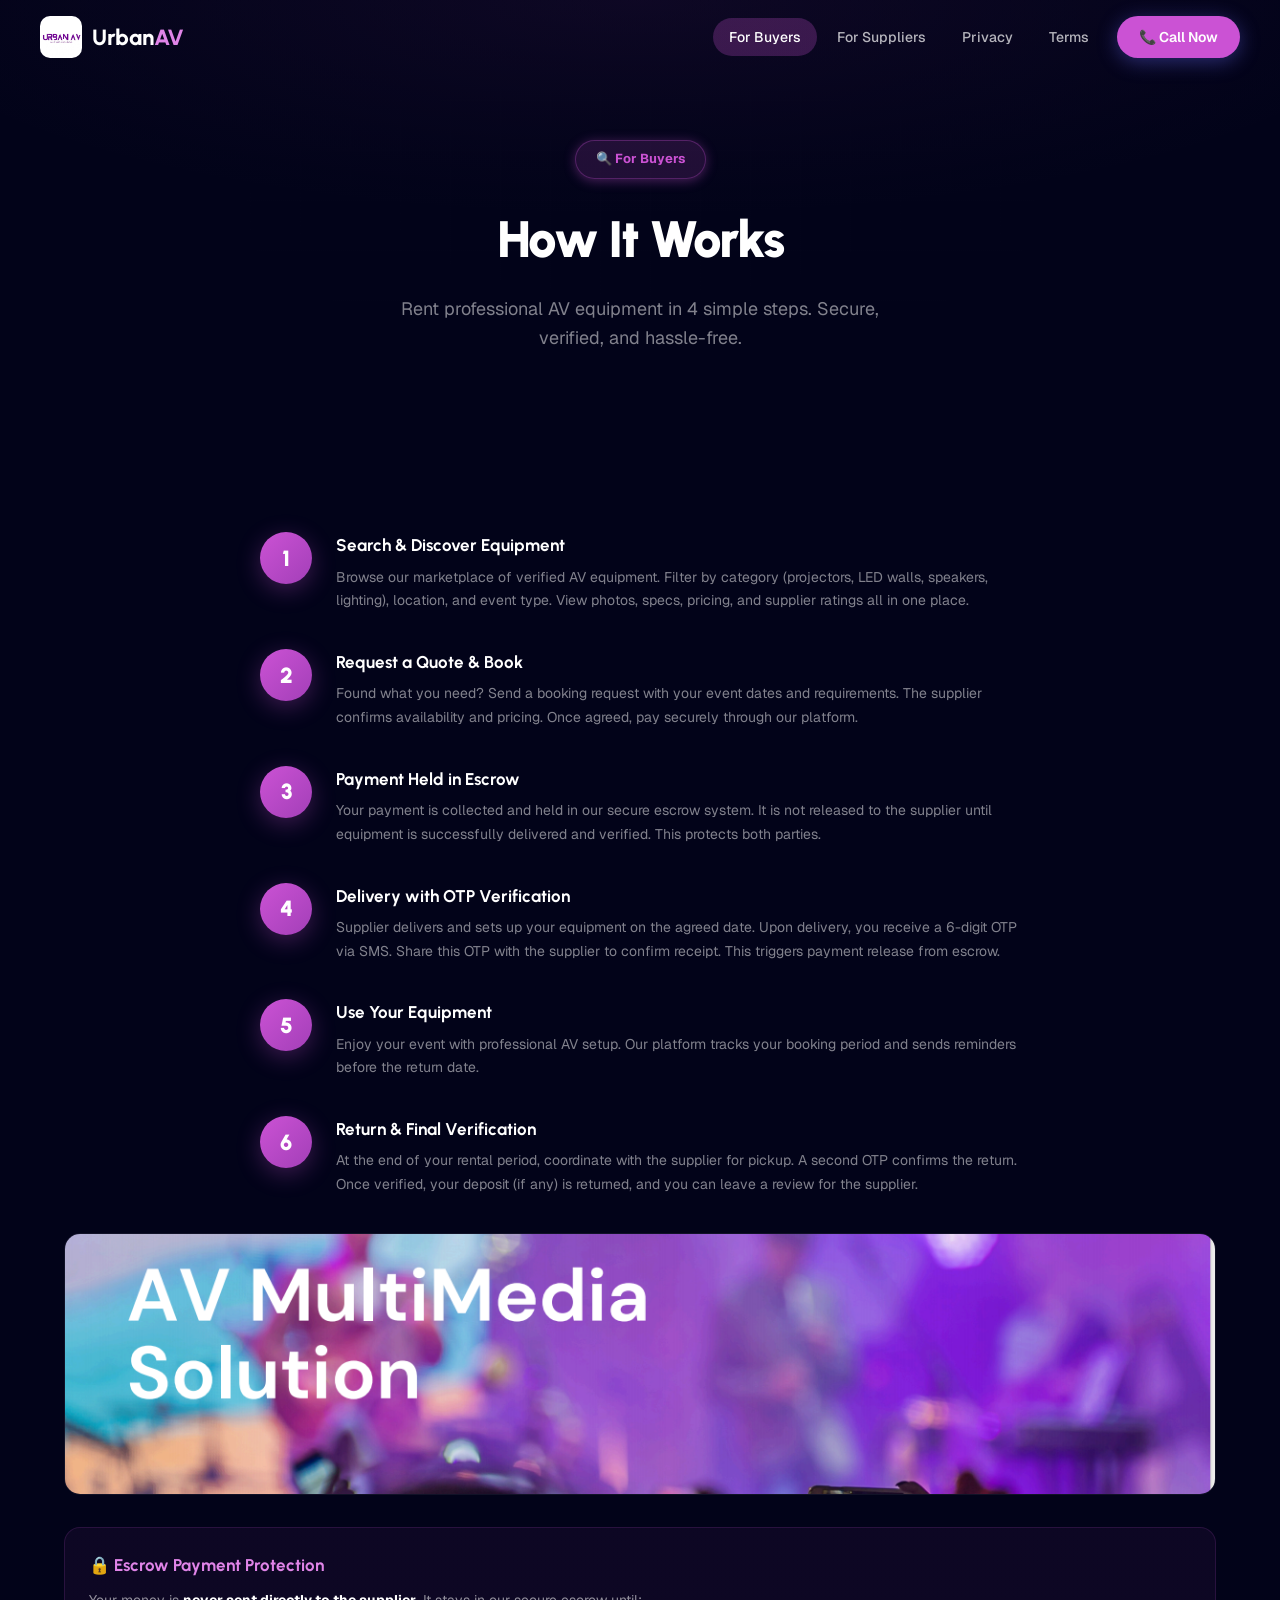
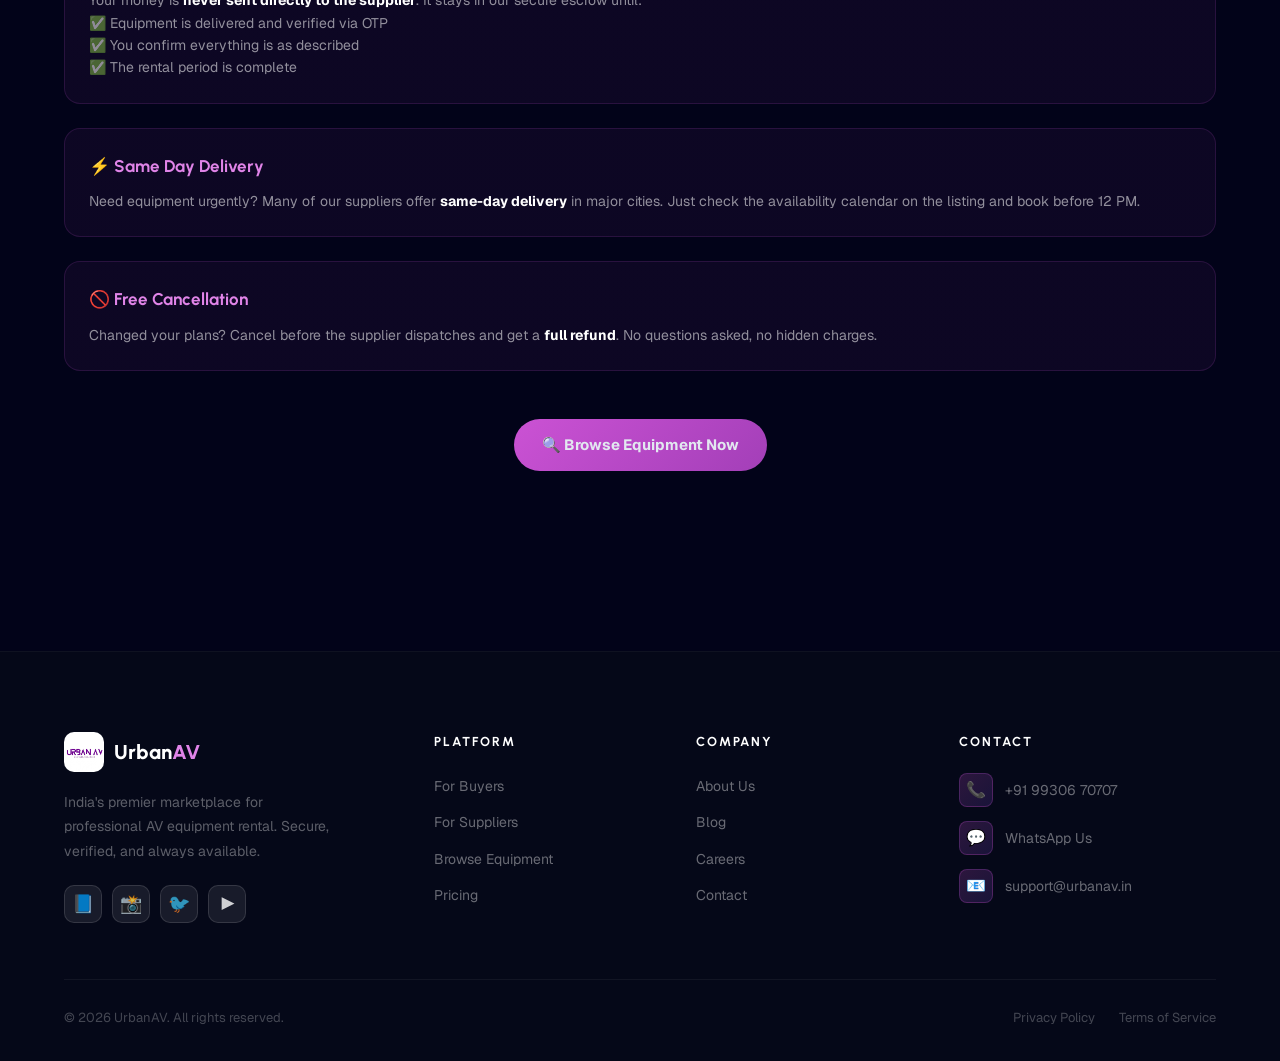
==== how-it-works-buyer.html @ 96397330 "first commit" ====
<!DOCTYPE html>
<html lang="en">
<head>
  <meta charset="UTF-8">
  <meta name="viewport" content="width=device-width, initial-scale=1.0">
  <title>How to Rent AV Equipment Online - Step by Step Guide | UrbanAV</title>
  <meta name="description" content="Learn how to rent AV equipment on UrbanAV in 6 simple steps. Browse projectors, LED walls, speakers. Secure escrow payment, OTP delivery verification, free cancellation.">
  <meta name="keywords" content="how to rent AV equipment, AV equipment rental process, rent projector online, LED wall rental steps, UrbanAV buyer guide, event equipment booking">
  <meta name="author" content="UrbanAV">
  <meta name="robots" content="index, follow">
  <link rel="canonical" href="https://urbanav.in/how-it-works-buyer.html">

  <!-- Favicon -->
  <link rel="icon" type="image/jpeg" href="urbanav-logo.jpg">
  <link rel="apple-touch-icon" href="urbanav-logo.jpg">

  <!-- Open Graph -->
  <meta property="og:type" content="article">
  <meta property="og:url" content="https://urbanav.in/how-it-works-buyer.html">
  <meta property="og:title" content="How to Rent AV Equipment Online - Step by Step Guide | UrbanAV">
  <meta property="og:description" content="Rent professional AV equipment in 6 simple steps. Secure escrow payment, OTP verification, same-day delivery available.">
  <meta property="og:image" content="https://urbanav.in/images/crowd.png">
  <meta property="og:site_name" content="UrbanAV">
  <meta property="og:locale" content="en_IN">

  <!-- Twitter Card -->
  <meta name="twitter:card" content="summary_large_image">
  <meta name="twitter:title" content="How to Rent AV Equipment Online | UrbanAV">
  <meta name="twitter:description" content="Rent professional AV equipment in 6 simple steps. Secure escrow, OTP verification.">
  <meta name="twitter:image" content="https://urbanav.in/images/crowd.png">

  <!-- Structured Data: FAQPage -->
  <script type="application/ld+json">
  {
    "@context": "https://schema.org",
    "@type": "FAQPage",
    "mainEntity": [
      {
        "@type": "Question",
        "name": "How do I rent AV equipment on UrbanAV?",
        "acceptedAnswer": {
          "@type": "Answer",
          "text": "Browse our marketplace, send a booking request with your event dates, pay securely through our escrow system, and the supplier delivers with OTP verification."
        }
      },
      {
        "@type": "Question",
        "name": "Is my payment safe on UrbanAV?",
        "acceptedAnswer": {
          "@type": "Answer",
          "text": "Yes. Your payment is held in secure escrow and only released to the supplier after you verify delivery via OTP. Your money is never sent directly to the supplier."
        }
      },
      {
        "@type": "Question",
        "name": "Can I cancel my AV equipment rental?",
        "acceptedAnswer": {
          "@type": "Answer",
          "text": "Yes, you can cancel before the supplier dispatches and get a full refund. No questions asked, no hidden charges."
        }
      },
      {
        "@type": "Question",
        "name": "Do you offer same-day delivery for AV equipment?",
        "acceptedAnswer": {
          "@type": "Answer",
          "text": "Yes, many of our suppliers offer same-day delivery in major cities. Check the availability calendar on the listing and book before 12 PM."
        }
      }
    ]
  }
  </script>

  <link rel="stylesheet" href="css/style.css">
</head>
<body>

<nav class="navbar" id="navbar">
  <div class="navbar-inner">
    <a href="/" class="logo">
      <img src="urbanav-logo.jpg" alt="UrbanAV" onerror="this.style.display='none'">
      <span class="logo-text">Urban<span>AV</span></span>
    </a>
    <div class="nav-links" id="navLinks">
      <a href="how-it-works-buyer.html" class="active">For Buyers</a>
      <a href="how-it-works-supplier.html">For Suppliers</a>
      <a href="privacy-policy-buyer.html">Privacy</a>
      <a href="terms-buyer.html">Terms</a>
      <a href="https://wa.me/919930670707" class="nav-cta">📞 Call Now</a>
    </div>
    <div class="menu-toggle" id="menuToggle" onclick="toggleMenu()">
      <span></span><span></span><span></span>
    </div>
  </div>
</nav>

<main>
<div class="info-page">
  <div class="page-header">
    <div class="page-header-grid"></div>
    <div class="container">
      <div class="section-badge">🔍 For Buyers</div>
      <h1>How It Works</h1>
      <p>Rent professional AV equipment in 4 simple steps. Secure, verified, and hassle-free.</p>
    </div>
  </div>

  <section class="section">
    <div class="container">
      <div class="steps-list">
        <div class="step-item">
          <div class="step-circle">1</div>
          <div>
            <h3>Search & Discover Equipment</h3>
            <p>Browse our marketplace of verified AV equipment. Filter by category (projectors, LED walls, speakers, lighting), location, and event type. View photos, specs, pricing, and supplier ratings all in one place.</p>
          </div>
        </div>
        <div class="step-item">
          <div class="step-circle">2</div>
          <div>
            <h3>Request a Quote & Book</h3>
            <p>Found what you need? Send a booking request with your event dates and requirements. The supplier confirms availability and pricing. Once agreed, pay securely through our platform.</p>
          </div>
        </div>
        <div class="step-item">
          <div class="step-circle">3</div>
          <div>
            <h3>Payment Held in Escrow</h3>
            <p>Your payment is collected and held in our secure escrow system. It is not released to the supplier until equipment is successfully delivered and verified. This protects both parties.</p>
          </div>
        </div>
        <div class="step-item">
          <div class="step-circle">4</div>
          <div>
            <h3>Delivery with OTP Verification</h3>
            <p>Supplier delivers and sets up your equipment on the agreed date. Upon delivery, you receive a 6-digit OTP via SMS. Share this OTP with the supplier to confirm receipt. This triggers payment release from escrow.</p>
          </div>
        </div>
        <div class="step-item">
          <div class="step-circle">5</div>
          <div>
            <h3>Use Your Equipment</h3>
            <p>Enjoy your event with professional AV setup. Our platform tracks your booking period and sends reminders before the return date.</p>
          </div>
        </div>
        <div class="step-item">
          <div class="step-circle">6</div>
          <div>
            <h3>Return & Final Verification</h3>
            <p>At the end of your rental period, coordinate with the supplier for pickup. A second OTP confirms the return. Once verified, your deposit (if any) is returned, and you can leave a review for the supplier.</p>
          </div>
        </div>
      </div>

      <div class="info-img">
        <img src="images/crowd.png" alt="AV Event Setup">
      </div>

      <div class="highlight-box">
        <h3>🔒 Escrow Payment Protection</h3>
        <p>Your money is <strong>never sent directly to the supplier</strong>. It stays in our secure escrow until:
        <br>✅ Equipment is delivered and verified via OTP
        <br>✅ You confirm everything is as described
        <br>✅ The rental period is complete</p>
      </div>

      <div class="highlight-box">
        <h3>⚡ Same Day Delivery</h3>
        <p>Need equipment urgently? Many of our suppliers offer <strong>same-day delivery</strong> in major cities. Just check the availability calendar on the listing and book before 12 PM.</p>
      </div>

      <div class="highlight-box">
        <h3>🚫 Free Cancellation</h3>
        <p>Changed your plans? Cancel before the supplier dispatches and get a <strong>full refund</strong>. No questions asked, no hidden charges.</p>
      </div>

      <div style="text-align:center; margin-top: 48px;">
        <a href="/" class="btn btn-primary">🔍 Browse Equipment Now</a>
      </div>
    </div>
  </section>
</div>
</main>


<footer class="footer">
  <div class="container">
    <div class="footer-grid">
      <div class="footer-brand">
        <a href="/" class="logo">
          <img src="urbanav-logo.jpg" alt="UrbanAV" onerror="this.style.display='none'">
          <span class="logo-text">Urban<span>AV</span></span>
        </a>
        <p>India's premier marketplace for professional AV equipment rental. Secure, verified, and always available.</p>
        <div class="footer-social">
          <a href="#">📘</a>
          <a href="#">📸</a>
          <a href="#">🐦</a>
          <a href="#">▶️</a>
        </div>
      </div>
      <div>
        <h4>Platform</h4>
        <ul>
          <li><a href="how-it-works-buyer.html">For Buyers</a></li>
          <li><a href="how-it-works-supplier.html">For Suppliers</a></li>
          <li><a href="#">Browse Equipment</a></li>
          <li><a href="#">Pricing</a></li>
        </ul>
      </div>
      <div>
        <h4>Company</h4>
        <ul>
          <li><a href="#">About Us</a></li>
          <li><a href="#">Blog</a></li>
          <li><a href="#">Careers</a></li>
          <li><a href="#">Contact</a></li>
        </ul>
      </div>
      <div>
        <h4>Contact</h4>
        <div class="footer-contact-item">
          <span class="ci-icon">📞</span>
          <a href="tel:+919930670707">+91 99306 70707</a>
        </div>
        <div class="footer-contact-item">
          <span class="ci-icon">💬</span>
          <a href="https://wa.me/919930670707">WhatsApp Us</a>
        </div>
        <div class="footer-contact-item">
          <span class="ci-icon">📧</span>
          <a href="mailto:support@urbanav.in">support@urbanav.in</a>
        </div>
      </div>
    </div>
   <div class="footer-bottom">
      <p>© 2026 UrbanAV. All rights reserved.</p>
      <div class="footer-bottom-links">
        <a href="privacy-policy-buyer.html">Privacy Policy</a>
        <a href="terms-buyer.html">Terms of Service</a>
      </div>
    </div> 
  </div>
</footer>
<script>
function toggleMenu() { document.getElementById('navLinks').classList.toggle('open'); }
window.addEventListener('scroll', () => { document.getElementById('navbar').classList.toggle('scrolled', window.scrollY > 50); });
</script>
</body>
</html>
---- css/style.css ----
/* UrbanAV - Modern Space Glass Design */
@import url('https://fonts.googleapis.com/css2?family=Geist:wght@300;400;500;600;700;800;900&display=swap');
@import url('https://fonts.googleapis.com/css2?family=Urbanist:ital,wght@0,300;0,400;0,500;0,600;0,700;0,800;0,900;1,400;1,500&display=swap');

:root {
  --primary: #CB52D4;
  --primary-dark: #A33FB8;
  --primary-light: #E084E8;
  --accent: #00E5FF;
  --dark: #020319;
  --dark-2: #0A0E27;
  --dark-3: #111432;
  --glass-bg: rgba(255,255,255,0.04);
  --glass-border: rgba(255,255,255,0.08);
  --glass-highlight: rgba(255,255,255,0.12);
  --text: #E2E8F0;
  --text-muted: #94A3B8;
  --text-dim: #64748B;
}

* { margin: 0; padding: 0; box-sizing: border-box; }
html { scroll-behavior: smooth; }

body {
  font-family: 'Geist', -apple-system, BlinkMacSystemFont, sans-serif;
  color: var(--text);
  background: var(--dark);
  line-height: 1.6;
  -webkit-font-smoothing: antialiased;
  overflow-x: hidden;
}

a { color: inherit; text-decoration: none; }
h1, h2, h3, h4 { font-family: 'Urbanist', sans-serif; font-weight: 700; }

.container { max-width: 1200px; margin: 0 auto; padding: 0 24px; }

/* ===== GLASS UTILITIES ===== */
.glass {
  background: var(--glass-bg);
  backdrop-filter: blur(20px);
  -webkit-backdrop-filter: blur(20px);
  border: 1px solid var(--glass-border);
}
.glass-card {
  background: rgba(255,255,255,0.05);
  backdrop-filter: blur(16px);
  -webkit-backdrop-filter: blur(16px);
  border: 1px solid rgba(255,255,255,0.08);
  border-radius: 20px;
  transition: all 0.3s;
}
.glass-card:hover {
  border-color: rgba(203,82,212,0.3);
  box-shadow: 0 0 40px rgba(203,82,212,0.08);
  transform: translateY(-4px);
}
.glass-light {
  background: rgba(255,255,255,0.06);
  border: 1px solid rgba(255,255,255,0.1);
}

/* ===== NAVBAR ===== */
.navbar {
  position: fixed;
  top: 0;
  left: 0;
  right: 0;
  z-index: 1000;
  padding: 0 24px;
  transition: all 0.3s;
}
.navbar.scrolled {
  background: rgba(2,3,25,0.85);
  backdrop-filter: blur(20px);
  -webkit-backdrop-filter: blur(20px);
  border-bottom: 1px solid rgba(255,255,255,0.05);
}
.navbar-inner {
  display: flex;
  align-items: center;
  justify-content: space-between;
  max-width: 1200px;
  margin: 0 auto;
  padding: 16px 0;
  gap: 24px;
}
.navbar .logo {
  display: flex;
  align-items: center;
  gap: 10px;
  flex-shrink: 0;
}
.navbar .logo img {
  height: 42px;
  width: auto;
  border-radius: 10px;
}
.navbar .logo-text {
  font-family: 'Urbanist', sans-serif;
  font-size: 22px;
  font-weight: 800;
  color: #fff;
  letter-spacing: -0.3px;
}
.navbar .logo-text span { color: var(--primary-light); }

.nav-links {
  display: flex;
  align-items: center;
  gap: 4px;
}
.nav-links a {
  color: rgba(255,255,255,0.7);
  font-size: 14px;
  font-weight: 500;
  padding: 8px 16px;
  border-radius: 50px;
  transition: all 0.25s;
  white-space: nowrap;
}
.nav-links a:hover {
  color: #fff;
  background: rgba(255,255,255,0.08);
}
.nav-links .active {
  color: #fff;
  background: linear-gradient(135deg, rgba(203,82,212,0.25), rgba(203,82,212,0.25));
}
.nav-cta {
  background: var(--primary) !important;
  color: #fff !important;
  font-weight: 600 !important;
  padding: 10px 22px !important;
  border-radius: 50px !important;
  box-shadow: 0 4px 20px rgba(99,102,241,0.4);
  margin-left: 8px;
}
.nav-cta:hover {
  background: var(--primary-dark) !important;
  box-shadow: 0 6px 28px rgba(99,102,241,0.5) !important;
  transform: translateY(-1px);
}

.menu-toggle {
  display: none;
  flex-direction: column;
  gap: 5px;
  cursor: pointer;
  padding: 8px;
}
.menu-toggle span {
  width: 22px;
  height: 2px;
  background: #fff;
  border-radius: 2px;
  transition: all 0.3s;
}

/* ===== HERO ===== */
.hero {
  min-height: 100vh;
  background: var(--dark);
  position: relative;
  display: flex;
  align-items: center;
  overflow: hidden;
  padding-top: 80px;
}
.hero-bg {
  position: absolute;
  inset: 0;
  background:
    radial-gradient(ellipse 80% 50% at 50% -20%, rgba(203,82,212,0.15), transparent),
    radial-gradient(ellipse 60% 40% at 80% 60%, rgba(34,211,238,0.06), transparent);
}
.hero-grid {
  position: absolute;
  inset: 0;
  background-image:
    linear-gradient(rgba(255,255,255,0.02) 1px, transparent 1px),
    linear-gradient(90deg, rgba(255,255,255,0.02) 1px, transparent 1px);
  background-size: 60px 60px;
  mask-image: radial-gradient(ellipse at center, black 0%, transparent 70%);
}
.hero-content {
  position: relative;
  z-index: 2;
  width: 100%;
}
.hero .container {
  display: grid;
  grid-template-columns: 1.1fr 1fr;
  gap: 60px;
  align-items: center;
  padding-top: 40px;
  padding-bottom: 60px;
}

/* Hero Badge */
.hero-badge {
  display: inline-flex;
  align-items: center;
  gap: 8px;
  padding: 8px 8px 8px 18px;
  background: linear-gradient(135deg, rgba(203,82,212,0.12), rgba(139,92,246,0.12));
  border: 1px solid rgba(203,82,212,0.2);
  border-radius: 50px;
  font-size: 13px;
  font-weight: 600;
  color: rgba(255,255,255,0.8);
  margin-bottom: 24px;
}
.hero-badge-btn {
  background: linear-gradient(135deg, #CB52D4, #8B5CF6);
  color: #fff !important;
  padding: 6px 14px;
  border-radius: 6px;
  font-size: 11px !important;
  font-weight: 700;
  letter-spacing: 0.5px;
  box-shadow: 0 2px 10px rgba(203,82,212,0.4);
}

/* Hero Text */
.hero h1 {
  font-family: 'Urbanist', sans-serif;
  font-size: clamp(40px, 5vw, 64px);
  font-weight: 900;
  line-height: 1.05;
  letter-spacing: -2px;
  color: #fff;
  margin-bottom: 20px;
}
.hero h1 .gradient-text {
  background: linear-gradient(135deg, var(--primary-light), var(--accent));
  -webkit-background-clip: text;
  -webkit-text-fill-color: transparent;
  background-clip: text;
}
.hero-subtitle {
  font-size: 17px;
  color: rgba(255,255,255,0.6);
  line-height: 1.75;
  margin-bottom: 36px;
  max-width: 500px;
}
.hero-btns {
  display: flex;
  gap: 12px;
  flex-wrap: wrap;
  margin-bottom: 48px;
}
.hero-stats {
  display: flex;
  gap: 40px;
  padding-top: 32px;
  border-top: 1px solid rgba(255,255,255,0.06);
  flex-wrap: wrap;
}
.hero-stat-num {
  font-size: 30px;
  font-weight: 900;
  font-family: 'Urbanist', sans-serif;
  color: #fff;
  line-height: 1;
  margin-bottom: 4px;
}
.hero-stat-num .accent {
  background: linear-gradient(135deg, var(--primary-light), var(--accent));
  -webkit-background-clip: text;
  -webkit-text-fill-color: transparent;
  background-clip: text;
}
.hero-stat-label {
  font-size: 12px;
  color: rgba(255,255,255,0.4);
  text-transform: uppercase;
  letter-spacing: 1.5px;
  font-weight: 600;
}

/* Hero Visual - Showcase Layout */
.hero-visual { position: relative; }
.hero-showcase {
  display: flex;
  flex-direction: column;
  gap: 14px;
}
.hero-main-img {
  position: relative;
  border-radius: 20px;
  overflow: hidden;
  border: 1px solid rgba(255,255,255,0.08);
  background: rgba(255,255,255,0.04);
}
.hero-main-img img {
  width: 100%;
  height: 300px;
  object-fit: cover;
  display: block;
}
.hero-main-overlay {
  position: absolute;
  top: 14px;
  left: 14px;
}
.hero-img-tag {
  background: linear-gradient(135deg, #CB52D4, #8B5CF6);
  color: #fff;
  padding: 6px 14px;
  border-radius: 8px;
  font-size: 12px;
  font-weight: 700;
  box-shadow: 0 4px 16px rgba(203,82,212,0.4);
}
.hero-img-grid {
  display: grid;
  grid-template-columns: repeat(4, 1fr);
  gap: 10px;
}
.hero-small-imgs {
  display: grid;
  grid-template-columns: 1fr 1fr;
  gap: 14px;
}
.hero-small-img {
  border-radius: 16px;
  overflow: hidden;
  border: 1px solid rgba(255,255,255,0.08);
  background: rgba(255,255,255,0.04);
  transition: all 0.3s;
}
.hero-small-img:hover {
  transform: translateY(-4px);
  border-color: rgba(203,82,212,0.3);
  box-shadow: 0 8px 24px rgba(203,82,212,0.15);
}
.hero-small-img img {
  width: 100%;
  height: 180px;
  object-fit: cover;
  display: block;
}
.hero-img-small {
  border-radius: 12px;
  overflow: hidden;
  border: 1px solid rgba(255,255,255,0.08);
  background: rgba(255,255,255,0.04);
  aspect-ratio: 1;
  transition: all 0.3s;
}
.hero-img-small:hover {
  transform: scale(1.05);
  border-color: rgba(203,82,212,0.3);
}
.hero-img-small img {
  width: 100%;
  height: 100%;
  object-fit: cover;
}

/* Floating Cards */
.float-card {
  position: absolute;
  background: rgba(10,14,39,0.95);
  backdrop-filter: blur(20px);
  -webkit-backdrop-filter: blur(20px);
  border: 1px solid rgba(255,255,255,0.1);
  border-radius: 14px;
  padding: 12px 16px;
  display: flex;
  align-items: center;
  gap: 12px;
  box-shadow: 0 8px 32px rgba(0,0,0,0.4);
  animation: floatUp 4s ease-in-out infinite;
  z-index: 5;
}
.float-card-1 { top: -12px; right: -16px; animation-delay: 0s; }
.float-card-2 { bottom: 32px; left: -20px; animation-delay: 1.5s; }
@keyframes floatUp {
  0%, 100% { transform: translateY(0); }
  50% { transform: translateY(-8px); }
}
.float-icon {
  width: 40px; height: 40px;
  border-radius: 10px;
  display: flex;
  align-items: center;
  justify-content: center;
  font-size: 18px;
  flex-shrink: 0;
}
.float-icon.green { background: linear-gradient(135deg, #10B981, #059669); box-shadow: 0 4px 16px rgba(16,185,129,0.4); }
.float-icon.cyan { background: linear-gradient(135deg, #22D3EE, #06B6D4); box-shadow: 0 4px 16px rgba(34,211,238,0.4); }
.float-text strong { display: block; font-size: 14px; font-weight: 700; color: #fff; }
.float-text span { font-size: 12px; color: rgba(255,255,255,0.45); }

/* ===== BUTTONS ===== */
.btn {
  display: inline-flex;
  align-items: center;
  gap: 8px;
  padding: 14px 28px;
  border-radius: 50px;
  font-weight: 700;
  font-size: 15px;
  cursor: pointer;
  border: none;
  transition: all 0.3s;
  text-decoration: none;
  white-space: nowrap;
}
.btn:hover { transform: translateY(-2px); }
.btn-primary {
  background: linear-gradient(135deg, var(--primary), var(--primary-dark));
}
.btn-primary:hover { box-shadow: 0 8px 30px rgba(203,82,212,0.45); }
.btn-white {
  background: rgba(255,255,255,0.1);
  color: #fff;
  border: 1px solid rgba(255,255,255,0.15);
}
.btn-white:hover { background: rgba(255,255,255,0.15); }
.btn-outline {
  background: transparent;
  color: rgba(255,255,255,0.7);
  border: 1px solid rgba(255,255,255,0.15);
}
.btn-outline:hover { color: #fff; border-color: rgba(255,255,255,0.3); background: rgba(255,255,255,0.05); }

/* ===== SERVICES BAR ===== */
.services-bar {
  background: rgba(255,255,255,0.02);
  border-top: 1px solid rgba(255,255,255,0.04);
  border-bottom: 1px solid rgba(255,255,255,0.04);
  padding: 14px 0;
}
.services-bar-inner {
  display: flex;
  align-items: center;
  justify-content: center;
  flex-wrap: wrap;
  gap: 8px;
}
.services-bar-item {
  display: flex;
  align-items: center;
  gap: 8px;
  padding: 7px 16px;
  border-radius: 50px;
  font-size: 13px;
  font-weight: 500;
  color: rgba(255,255,255,0.6);
  background: rgba(255,255,255,0.04);
  border: 1px solid rgba(255,255,255,0.06);
  transition: all 0.25s;
  white-space: nowrap;
}
.services-bar-item:hover {
  background: linear-gradient(135deg, rgba(203,82,212,0.15), rgba(203,82,212,0.15));
  border-color: rgba(203,82,212,0.25);
  color: var(--primary-light);
}
.services-bar-sep {
  width: 4px; height: 4px;
  background: rgba(255,255,255,0.15);
  border-radius: 50%;
}

/* ===== SECTION COMMON ===== */
.section { padding: 100px 0; }
.section-alt { background: rgba(255,255,255,0.02); }
.section-dark { background: var(--dark); }

.section-badge {
  display: inline-flex;
  align-items: center;
  gap: 8px;
  font-size: 13px;
  font-weight: 700;
  padding: 8px 20px;
  border-radius: 50px;
  background: rgba(203,82,212,0.15);
  border: 1px solid rgba(203,82,212,0.3);
  color: #CB52D4;
  box-shadow: 0 2px 12px rgba(203,82,212,0.35);
  margin-bottom: 20px;
}

.section-title {
  font-family: 'Urbanist', sans-serif;
  font-size: clamp(30px, 4vw, 48px);
  font-weight: 900;
  letter-spacing: -1.5px;
  line-height: 1.1;
  color: #fff;
  margin-bottom: 16px;
}
.section-subtitle {
  font-size: 17px;
  color: rgba(255,255,255,0.5);
  max-width: 560px;
  margin: 0 auto 56px;
  line-height: 1.75;
}
.section-title-dark { color: var(--dark); }
.section-subtitle-dark { color: var(--text-muted); }

/* ===== EQUIPMENT GRID ===== */
.equip-grid {
  display: grid;
  grid-template-columns: repeat(3, 1fr);
  gap: 24px;
}
.equip-card {
  background: linear-gradient(135deg, rgba(203,82,212,0.08), rgba(139,92,246,0.08));
  border: 1px solid rgba(203,82,212,0.1);
  border-radius: 20px;
  overflow: hidden;
  transition: all 0.35s;
  position: relative;
}
.equip-card::before {
  content: '';
  position: absolute;
  top: 0; left: 0; right: 0;
  height: 3px;
  background: linear-gradient(90deg, var(--primary), var(--accent));
  opacity: 0;
  transition: opacity 0.3s;
}
.equip-card:hover {
  transform: translateY(-8px);
  background: rgba(255,255,255,0.06);
  border-color: rgba(203,82,212,0.2);
  box-shadow: 0 20px 50px rgba(203,82,212,0.1);
}
.equip-card:hover::before { opacity: 1; }
.equip-img {
  height: 200px;
  display: flex;
  align-items: center;
  justify-content: center;
  padding: 20px;
  background: rgba(255,255,255,0.02);
  position: relative;
  overflow: hidden;
}
.equip-img img {
  width: 100%;
  height: 100%;
  object-fit: contain;
  transition: transform 0.4s;
}
.equip-card:hover .equip-img img { transform: scale(1.08); }
.equip-body { padding: 20px 22px 24px; }
.equip-body h3 {
  font-family: 'Urbanist', sans-serif;
  font-size: 16px;
  font-weight: 700;
  color: #fff;
  margin-bottom: 6px;
}
.equip-body p {
  font-size: 13px;
  color: rgba(255,255,255,0.4);
  margin-bottom: 14px;
}
.equip-tags { display: flex; gap: 6px; flex-wrap: wrap; }
.equip-tag {
  background: linear-gradient(135deg, rgba(203,82,212,0.1), rgba(203,82,212,0.1));
  border: 1px solid rgba(203,82,212,0.2);
  color: var(--primary-light);
  padding: 4px 12px;
  border-radius: 50px;
  font-size: 11px;
  font-weight: 600;
}

/* ===== FEATURES ===== */
.feat-grid {
  display: grid;
  grid-template-columns: repeat(3, 1fr);
  gap: 24px;
}
.feat-card {
  background: linear-gradient(135deg, rgba(203,82,212,0.12), rgba(139,92,246,0.12));
  border: 1px solid rgba(203,82,212,0.2);
  border-radius: 14px;
  padding: 28px 24px;
  transition: all 0.35s;
  position: relative;
}
.feat-card::after {
  content: '';
  position: absolute;
  top: 0; left: 0; right: 0;
  height: 2px;
  background: linear-gradient(90deg, var(--primary), var(--accent));
  opacity: 0;
  transition: opacity 0.3s;
}
.feat-card:hover {
  transform: translateY(-6px);
  background: rgba(255,255,255,0.06);
  box-shadow: 0 20px 50px rgba(0,0,0,0.3);
  border-color: rgba(203,82,212,0.2);
}
.feat-card:hover::after { opacity: 1; }
.feat-icon {
  width: 52px; height: 52px;
  border-radius: 14px;
  background: linear-gradient(135deg, rgba(203,82,212,0.1), rgba(203,82,212,0.1));
  border: 1px solid rgba(203,82,212,0.15);
  display: flex;
  align-items: center;
  justify-content: center;
  font-size: 24px;
  margin-bottom: 20px;
}
.feat-card h3 {
  font-family: 'Urbanist', sans-serif;
  font-size: 18px;
  font-weight: 800;
  color: #fff;
  margin-bottom: 10px;
}
.feat-card p {
  font-size: 14px;
  color: rgba(255,255,255,0.45);
  line-height: 1.75;
}

/* ===== HOW IT WORKS ===== */
.how-grid {
  display: grid;
  grid-template-columns: repeat(4, 1fr);
  gap: 24px;
  position: relative;
}
.how-grid::before {
  content: '';
  position: absolute;
  top: 36px;
  left: 15%;
  right: 15%;
  height: 2px;
  background: linear-gradient(90deg, var(--primary), var(--primary-light), var(--accent));
  opacity: 0.2;
}
.how-step-card { text-align: center; position: relative; z-index: 1; }
.how-step-num {
  width: 72px;
  height: 72px;
  border-radius: 50%;
  background: linear-gradient(135deg, var(--primary), var(--primary-dark));
  color: #fff;
  display: flex;
  align-items: center;
  justify-content: center;
  font-family: 'Urbanist', sans-serif;
  font-size: 26px;
  font-weight: 900;
  margin: 0 auto 20px;
  box-shadow: 0 8px 28px rgba(203,82,212,0.35);
  border: 2px solid rgba(255,255,255,0.1);
  position: relative;
}
.how-step-num::after {
  content: '';
  position: absolute;
  inset: -5px;
  border-radius: 50%;
  border: 1px dashed rgba(203,82,212,0.3);
  animation: spinSlow 20s linear infinite;
}
@keyframes spinSlow { to { transform: rotate(360deg); } }
.how-step-card h3 {
  font-family: 'Urbanist', sans-serif;
  font-size: 15px;
  font-weight: 700;
  color: #fff;
  margin-bottom: 8px;
}
.how-step-card p { font-size: 13px; color: rgba(255,255,255,0.4); line-height: 1.6; }

/* ===== AREAS ===== */
.areas-grid {
  display: flex;
  flex-wrap: wrap;
  justify-content: center;
  gap: 12px;
  max-width: 800px;
  margin: 0 auto;
}
.area-pill {
  background: linear-gradient(135deg, rgba(203,82,212,0.06), rgba(203,82,212,0.06));
  border: 1px solid rgba(203,82,212,0.12);
  border-radius: 50px;
  padding: 12px 24px;
  font-size: 14px;
  font-weight: 600;
  color: rgba(255,255,255,0.6);
  transition: all 0.25s;
}
.area-pill:hover {
  background: linear-gradient(135deg, rgba(203,82,212,0.2), rgba(203,82,212,0.2));
  border-color: rgba(203,82,212,0.35);
  color: var(--primary-light);
  transform: translateY(-2px);
}

/* ===== CTA ===== */
.cta-section {
  padding: 100px 0;
  background: linear-gradient(180deg, var(--dark) 0%, #0A0E27 100%);
  text-align: center;
  position: relative;
  overflow: hidden;
}
.cta-glow {
  position: absolute;
  top: 50%;
  left: 50%;
  transform: translate(-50%, -50%);
  width: 600px;
  height: 400px;
  background: radial-gradient(ellipse, rgba(203,82,212,0.1), transparent 70%);
  pointer-events: none;
}
.cta-section h2 {
  font-family: 'Urbanist', sans-serif;
  font-size: clamp(32px, 4.5vw, 50px);
  font-weight: 900;
  letter-spacing: -1.5px;
  color: #fff;
  margin-bottom: 14px;
  line-height: 1.1;
}
.cta-section p {
  font-size: 18px;
  color: rgba(255,255,255,0.5);
  margin-bottom: 36px;
  max-width: 480px;
  margin-left: auto;
  margin-right: auto;
}
.cta-section .btn-group { display: flex; gap: 12px; justify-content: center; flex-wrap: wrap; }

/* ===== FOOTER ===== */
.footer {
  background: #050818;
  color: rgba(255,255,255,0.5);
  padding: 80px 0 32px;
  border-top: 1px solid rgba(255,255,255,0.04);
}
.footer-grid {
  display: grid;
  grid-template-columns: 1.5fr 1fr 1fr 1.2fr;
  gap: 48px;
  margin-bottom: 56px;
}
.footer-brand .logo {
  display: flex;
  align-items: center;
  gap: 10px;
  margin-bottom: 18px;
}
.footer-brand .logo img { height: 40px; border-radius: 10px; }
.footer-brand .logo-text {
  font-family: 'Urbanist', sans-serif;
  font-size: 20px;
  font-weight: 800;
  color: #fff;
}
.footer-brand .logo-text span { color: var(--primary-light); }
.footer-brand p {
  font-size: 14px;
  line-height: 1.75;
  color: rgba(255,255,255,0.35);
  max-width: 280px;
  margin-bottom: 22px;
}
.footer-social { display: flex; gap: 10px; }
.footer-social a {
  width: 38px; height: 38px;
  background: rgba(255,255,255,0.08);
  border: 1px solid rgba(255,255,255,0.12);
  border-radius: 10px;
  display: flex;
  align-items: center;
  justify-content: center;
  font-size: 18px;
  color: rgba(255,255,255,0.8);
  text-decoration: none;
  transition: all 0.25s;
}
.footer-social a:hover {
  background: var(--primary);
  border-color: var(--primary);
  color: #fff;
  transform: translateY(-2px);
}
.footer h4 {
  font-family: 'Urbanist', sans-serif;
  color: #fff;
  font-size: 13px;
  font-weight: 700;
  text-transform: uppercase;
  letter-spacing: 2px;
  margin-bottom: 20px;
}
.footer ul { list-style: none; }
.footer ul li { margin-bottom: 11px; }
.footer ul a { color: rgba(255,255,255,0.4); font-size: 14px; transition: color 0.2s; }
.footer ul a:hover { color: var(--primary-light); }
.footer-contact-item {
  display: flex;
  align-items: center;
  gap: 12px;
  margin-bottom: 14px;
  font-size: 14px;
  color: rgba(255,255,255,0.4);
}
.footer-contact-item .ci-icon {
  width: 34px; height: 34px;
  min-width: 34px;
  background: linear-gradient(135deg, rgba(203,82,212,0.2), rgba(139,92,246,0.15));
  border: 1px solid rgba(203,82,212,0.25);
  border-radius: 8px;
  display: flex;
  align-items: center;
  justify-content: center;
  font-size: 16px;
  color: #CB52D4;
}
.footer-contact-item a { color: rgba(255,255,255,0.4); }
.footer-contact-item a:hover { color: var(--primary-light); }
.footer-bottom {
  border-top: 1px solid rgba(255,255,255,0.05);
  padding-top: 28px;
  display: flex;
  align-items: center;
  justify-content: space-between;
  flex-wrap: wrap;
  gap: 16px;
}
.footer-bottom p { font-size: 13px; color: rgba(255,255,255,0.25); }
.footer-bottom-links { display: flex; gap: 24px; align-items: center; }
.footer-bottom-links a { font-size: 13px; color: rgba(255,255,255,0.25); }
.footer-bottom-links a:hover { color: var(--primary-light); }
.footer-bottom-actions {
  display: flex;
  align-items: center;
  gap: 6px;
  margin-right: 20px;
}
.footer-bottom-actions a {
  width: 32px; height: 32px;
  background: rgba(203,82,212,0.15);
  border: 1px solid rgba(203,82,212,0.25);
  border-radius: 8px;
  display: flex;
  align-items: center;
  justify-content: center;
  font-size: 15px;
  color: #CB52D4;
  text-decoration: none;
  transition: all 0.25s;
}
.footer-bottom-actions a:hover {
  background: var(--primary);
  color: #fff;
  border-color: var(--primary);
  transform: translateY(-2px);
}

/* ===== INFO / LEGAL PAGES ===== */
.info-page { padding: 0 0 80px; }
.page-header {
  padding: 140px 0 80px;
  background: var(--dark);
  text-align: center;
  position: relative;
  overflow: hidden;
}
.page-header::before {
  content: '';
  position: absolute;
  inset: 0;
  background:
    radial-gradient(ellipse 60% 50% at 50% 0%, rgba(203,82,212,0.12), transparent);
}
.page-header-grid {
  position: absolute;
  inset: 0;
  background-image:
    linear-gradient(rgba(255,255,255,0.015) 1px, transparent 1px),
    linear-gradient(90deg, rgba(255,255,255,0.015) 1px, transparent 1px);
  background-size: 50px 50px;
  mask-image: radial-gradient(ellipse at center, black 0%, transparent 70%);
}
/* Background image overlay for page headers */
.page-header-bg {
  position: absolute;
  inset: 0;
  background-size: cover;
  background-position: center;
  opacity: 0.25;
  z-index: 0;
}
.page-header::after {
  content: '';
  position: absolute;
  inset: 0;
  background: linear-gradient(180deg, rgba(2,3,25,0.5) 0%, rgba(2,3,25,0.7) 50%, var(--dark) 100%);
  z-index: 0;
}
.page-header .container { position: relative; z-index: 1; }
.page-header h1 {
  font-family: 'Urbanist', sans-serif;
  font-size: clamp(32px, 4vw, 52px);
  font-weight: 900;
  letter-spacing: -1.5px;
  color: #fff;
  margin-bottom: 14px;
}
.page-header p {
  color: rgba(255,255,255,0.5);
  font-size: 18px;
  max-width: 520px;
  margin: 0 auto;
}

.steps-list { max-width: 760px; margin: 0 auto; }
.step-item {
  display: flex;
  gap: 24px;
  margin-bottom: 36px;
  align-items: flex-start;
}
.step-circle {
  width: 52px; height: 52px;
  min-width: 52px;
  border-radius: 50%;
  background: linear-gradient(135deg, var(--primary), var(--primary-dark));
  color: #fff;
  display: flex;
  align-items: center;
  justify-content: center;
  font-family: 'Urbanist', sans-serif;
  font-weight: 900;
  font-size: 22px;
  box-shadow: 0 6px 24px rgba(203,82,212,0.3);
}
.step-item h3 {
  font-family: 'Urbanist', sans-serif;
  font-size: 17px;
  font-weight: 700;
  color: #fff;
  margin-bottom: 6px;
}
.step-item p { color: rgba(255,255,255,0.5); font-size: 14px; line-height: 1.7; }

.highlight-box {
  background: linear-gradient(135deg, rgba(203,82,212,0.06), rgba(203,82,212,0.06));
  border: 1px solid rgba(203,82,212,0.15);
  border-radius: 16px;
  padding: 24px;
  margin: 24px 0;
}
.highlight-box h3 {
  color: var(--primary-light);
  font-family: 'Urbanist', sans-serif;
  font-size: 17px;
  font-weight: 700;
  margin-bottom: 10px;
}
.highlight-box p { color: rgba(255,255,255,0.55); font-size: 14px; }
.highlight-box p strong { color: #fff; }

.info-img {
  width: 100%;
  border-radius: 16px;
  overflow: hidden;
  margin: 32px 0;
  border: 1px solid rgba(255,255,255,0.06);
}
.info-img img {
  width: 100%;
  height: 260px;
  object-fit: cover;
  display: block;
}

/* Legal */
.legal-page { padding: 48px 0 80px; }

.legal-page h1 {
  font-family: 'Urbanist', sans-serif;
  font-size: clamp(28px, 4vw, 44px);
  font-weight: 900;
  color: #fff;
  margin-bottom: 10px;
  letter-spacing: -1px;
}
.legal-page .last-updated { color: rgba(255,255,255,0.4); font-size: 15px; margin-bottom: 36px; }
.legal-page h2 {
  font-family: 'Urbanist', sans-serif;
  font-size: 20px;
  font-weight: 700;
  color: #fff;
  margin-top: 36px;
  margin-bottom: 12px;
}
.legal-page p, .legal-page li {
  color: rgba(255,255,255,0.5);
  font-size: 15px;
  line-height: 1.8;
  margin-bottom: 12px;
}
.legal-page ul, .legal-page ol { padding-left: 24px; margin-bottom: 16px; }
.legal-page li { margin-bottom: 8px; }

/* ===== RESPONSIVE ===== */
@media (max-width: 1100px) {
  .equip-grid { grid-template-columns: repeat(2, 1fr); }
  .feat-grid { grid-template-columns: repeat(2, 1fr); }
  .how-grid { grid-template-columns: repeat(2, 1fr); }
  .how-grid::before { display: none; }
  .footer-grid { grid-template-columns: 1fr 1fr; }
  .hero .container { grid-template-columns: 1fr; text-align: center; }
  .hero-subtitle { margin-left: auto; margin-right: auto; }
  .hero-btns { justify-content: center; }
  .hero-stats { justify-content: center; }
  .hero-visual { max-width: 480px; margin: 0 auto; }
}

@media (max-width: 768px) {
  .section { padding: 64px 0; }
  .section-title { font-size: 28px; }
  .section-subtitle { font-size: 15px; }
  .equip-grid { grid-template-columns: 1fr 1fr; gap: 16px; }
  .feat-grid { grid-template-columns: 1fr; }
  .how-grid { grid-template-columns: 1fr 1fr; gap: 16px; }
  .footer-grid { grid-template-columns: 1fr; gap: 32px; }
  .footer-bottom { flex-direction: column; text-align: center; }
    .footer-bottom-actions { margin-right: 0; margin-bottom: 12px; justify-content: center; }
  .hero h1 { font-size: 36px; }
  .hero-stats { gap: 24px; }
  .hero-stat-num { font-size: 24px; }
  .float-card { display: none; }
  .equip-img { height: 150px; }
  .services-bar-item { font-size: 11px; padding: 6px 12px; }
  .page-header { padding: 120px 0 56px; }
  .hero-small-img img { height: 140px; }
}

@media (max-width: 640px) {
  .nav-links {
    display: none;
    position: fixed;
    top: 0; left: 0; right: 0; bottom: 0;
    background: rgba(2,3,25,0.97);
    backdrop-filter: blur(24px);
    flex-direction: column;
    align-items: center;
    justify-content: center;
    gap: 8px;
    z-index: 999;
  }
  .nav-links.open { display: flex; }
  .nav-links a { font-size: 18px !important; padding: 14px 32px !important; }
  .menu-toggle { display: flex; }
  .equip-grid { grid-template-columns: 1fr; }
  .how-grid { grid-template-columns: 1fr; }
  .hero-stats { gap: 20px; }
  .hero-btns { flex-direction: column; align-items: center; }
  .hero-btns .btn { width: 100%; max-width: 280px; justify-content: center; }
  .cta-section .btn-group { flex-direction: column; align-items: center; }
  .cta-section .btn { width: 100%; max-width: 280px; justify-content: center; }
  .page-header { padding: 100px 0 48px; }
    .legal-page .page-header { padding: 110px 0 56px; }
  .step-item { flex-direction: column; align-items: center; text-align: center; }
}

@media (max-width: 480px) {
  .hero { min-height: auto; }
  .hero-card-img { height: 240px; }
  .section-title { font-size: 24px; letter-spacing: -1px; }
}
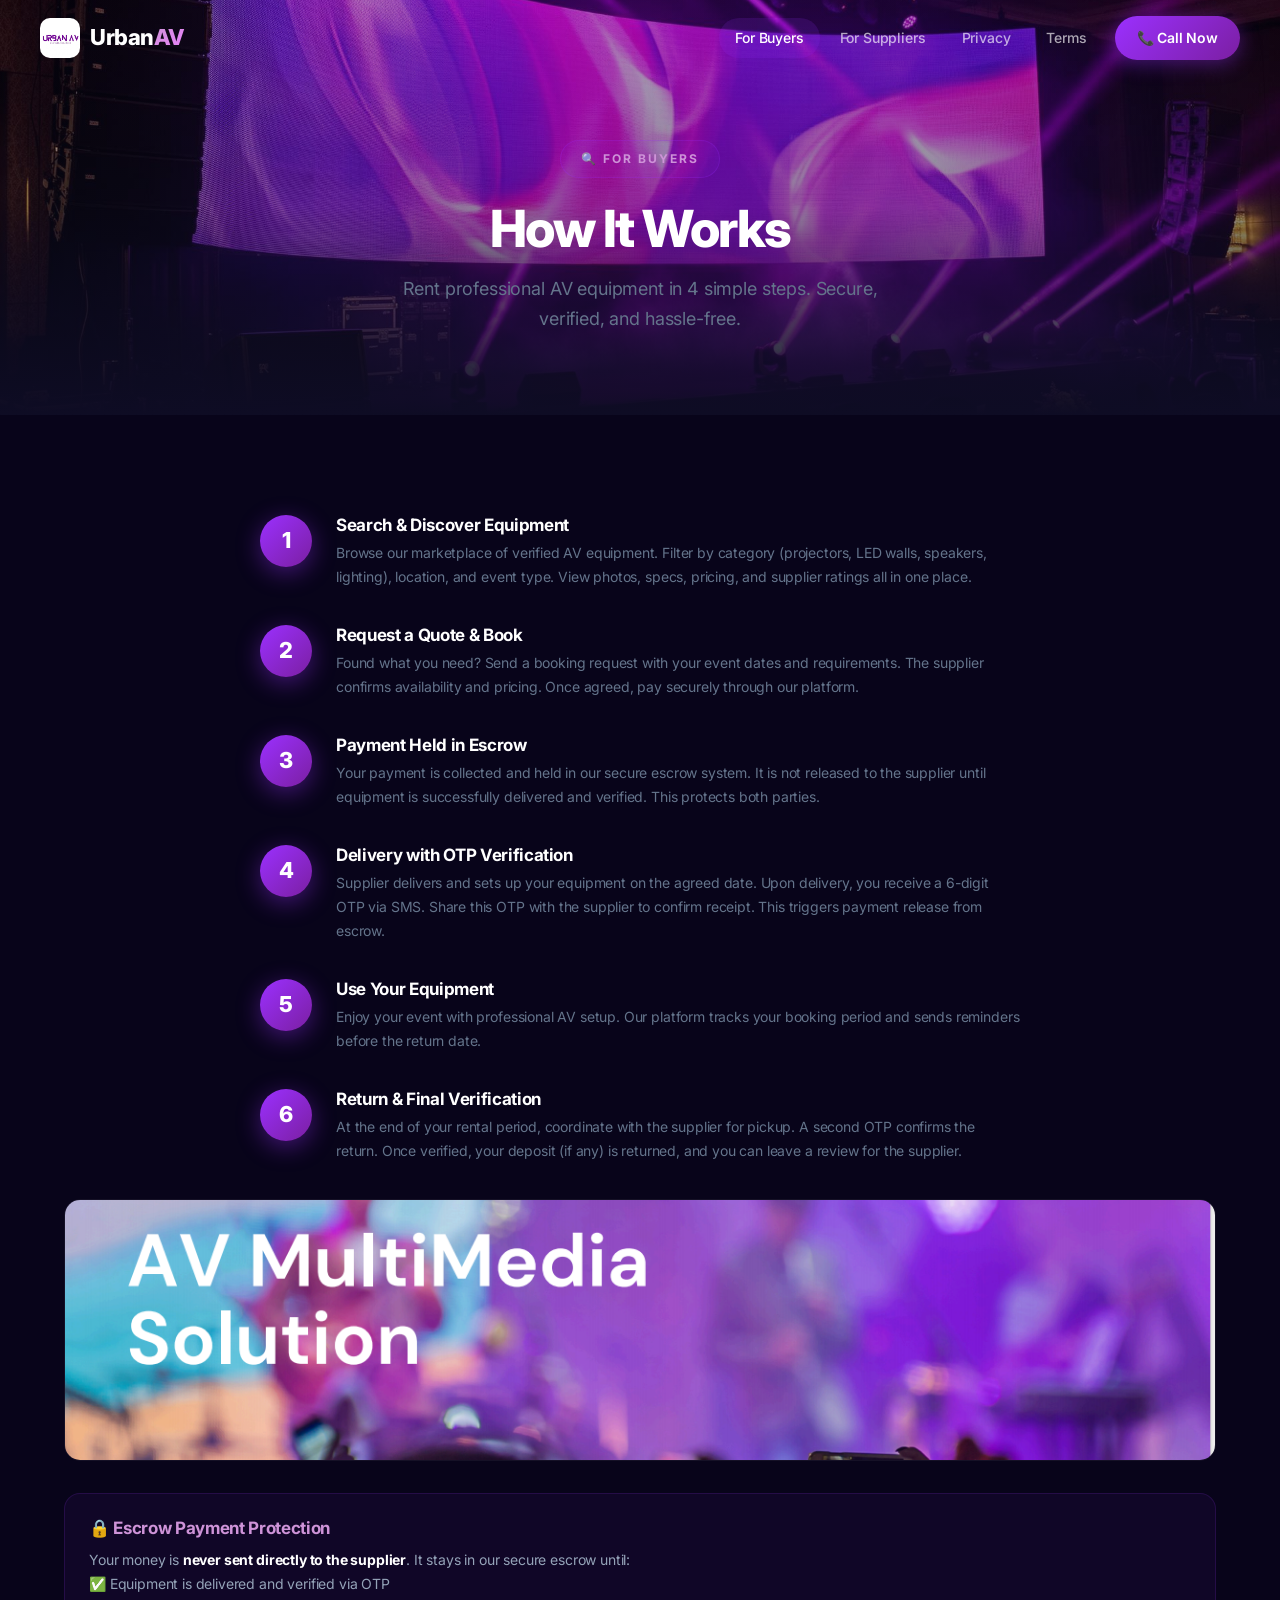
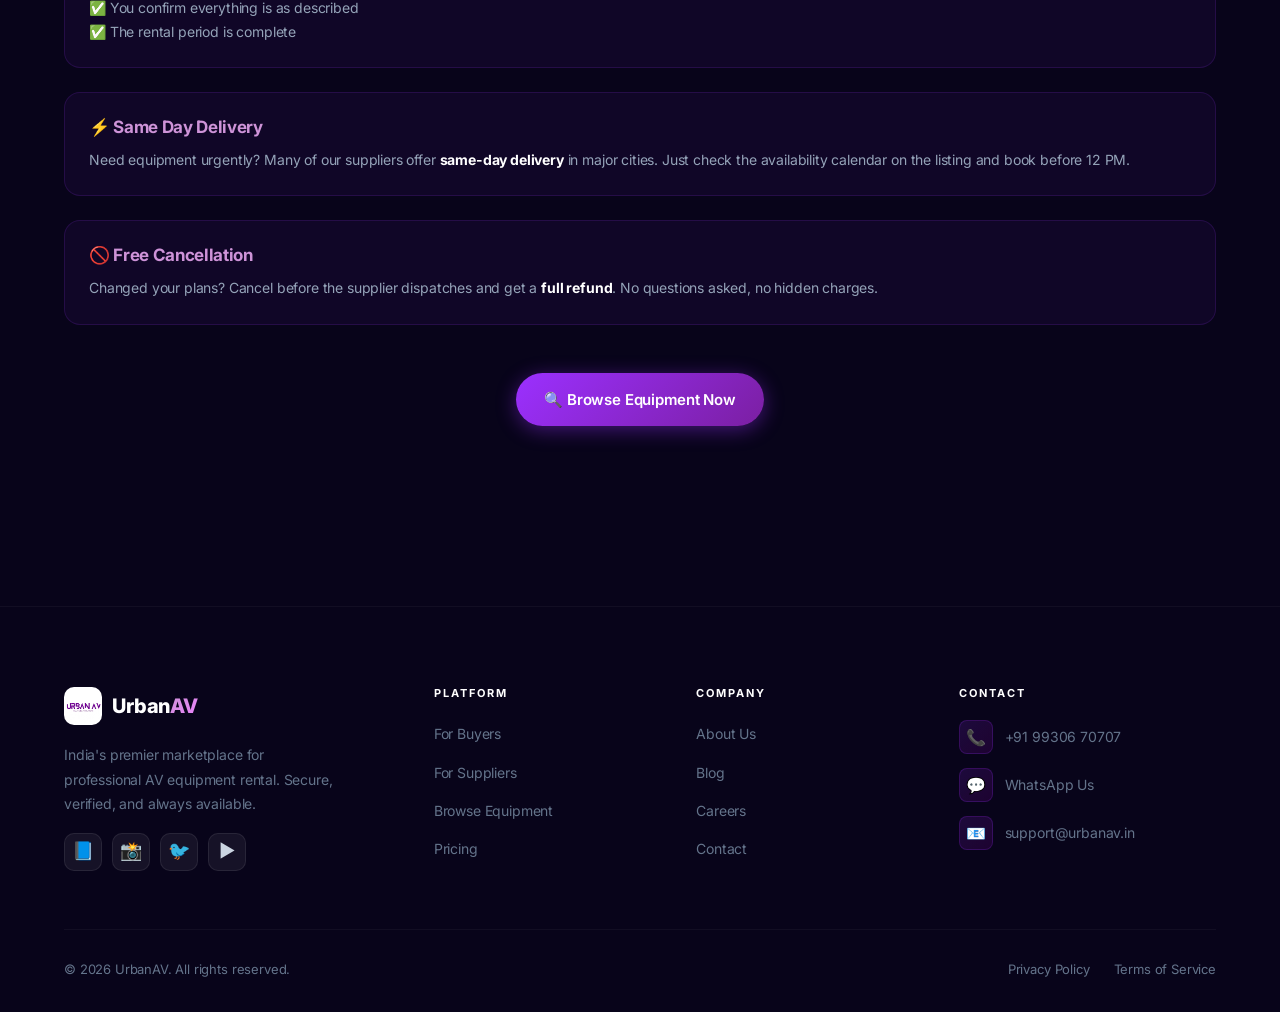
==== commit 1fd6389c: "Mobile responsive: side drawer menu, hero refinements, left-aligned layout, 400px height" ====
--- a/how-it-works-buyer.html
+++ b/how-it-works-buyer.html
@@ -95,8 +95,8 @@
 </nav>
 
 <main>
-<div class="info-page">
-  <div class="page-header">
+<div class="info-page ">
+  <div class="page-header" style="background-image: url('images/pro-av-corporate-stage.jpg'); background-size: cover; background-position: center;">
     <div class="page-header-grid"></div>
     <div class="container">
       <div class="section-badge">🔍 For Buyers</div>
--- a/css/style.css
+++ b/css/style.css
@@ -1,80 +1,169 @@
-/* UrbanAV - Modern Space Glass Design */
-@import url('https://fonts.googleapis.com/css2?family=Geist:wght@300;400;500;600;700;800;900&display=swap');
-@import url('https://fonts.googleapis.com/css2?family=Urbanist:ital,wght@0,300;0,400;0,500;0,600;0,700;0,800;0,900;1,400;1,500&display=swap');
+/* UrbanAV - Premium Glass-Morphism Design System */
+@import url('https://fonts.googleapis.com/css2?family=Inter:wght@300;400;500;600;700;800;900&display=swap');
 
 :root {
-  --primary: #CB52D4;
-  --primary-dark: #A33FB8;
-  --primary-light: #E084E8;
-  --accent: #00E5FF;
-  --dark: #020319;
-  --dark-2: #0A0E27;
-  --dark-3: #111432;
-  --glass-bg: rgba(255,255,255,0.04);
-  --glass-border: rgba(255,255,255,0.08);
-  --glass-highlight: rgba(255,255,255,0.12);
-  --text: #E2E8F0;
+  /* Primary Palette */
+  --primary: #9B30FF;
+  --primary-dark: #7B1FA2;
+  --primary-light: #CE93D8;
+  --primary-glow: rgba(155, 48, 255, 0.4);
+
+  /* Accent */
+  --accent: #D500F9;
+  --accent-light: #EA80FC;
+
+  /* Background */
+  --bg-deep: #08041A;
+  --bg-primary: #0E0C24;
+  --bg-secondary: #141130;
+  --bg-card: rgba(255, 255, 255, 0.03);
+
+  /* Glass */
+  --glass-bg: rgba(255, 255, 255, 0.04);
+  --glass-bg-hover: rgba(255, 255, 255, 0.07);
+  --glass-border: rgba(255, 255, 255, 0.08);
+  --glass-border-hover: rgba(155, 48, 255, 0.3);
+  --glass-highlight: rgba(255, 255, 255, 0.06);
+
+  /* Text */
+  --text-primary: #F1F5F9;
+  --text-secondary: #CBD5E1;
   --text-muted: #94A3B8;
   --text-dim: #64748B;
-}
-
-* { margin: 0; padding: 0; box-sizing: border-box; }
-html { scroll-behavior: smooth; }
+
+  /* Shadows */
+  --shadow-sm: 0 2px 8px rgba(0, 0, 0, 0.3);
+  --shadow-md: 0 8px 32px rgba(0, 0, 0, 0.4);
+  --shadow-lg: 0 16px 48px rgba(0, 0, 0, 0.5);
+  --shadow-glow: 0 0 40px rgba(155, 48, 255, 0.25);
+
+  /* Radius */
+  --radius-sm: 12px;
+  --radius-md: 16px;
+  --radius-lg: 24px;
+  --radius-xl: 32px;
+  --radius-full: 9999px;
+
+  /* Transitions */
+  --ease-out: cubic-bezier(0.16, 1, 0.3, 1);
+  --ease-spring: cubic-bezier(0.34, 1.56, 0.64, 1);
+}
+
+/* ===== RESET ===== */
+*, *::before, *::after { margin: 0; padding: 0; box-sizing: border-box; }
+html { scroll-behavior: smooth; -webkit-font-smoothing: antialiased; }
 
 body {
-  font-family: 'Geist', -apple-system, BlinkMacSystemFont, sans-serif;
-  color: var(--text);
-  background: var(--dark);
-  line-height: 1.6;
-  -webkit-font-smoothing: antialiased;
+  font-family: 'Inter', -apple-system, BlinkMacSystemFont, 'Segoe UI', sans-serif;
+  color: var(--text-secondary);
+  background: var(--bg-deep);
+  line-height: 1.7;
   overflow-x: hidden;
+  letter-spacing: -0.01em;
 }
 
 a { color: inherit; text-decoration: none; }
-h1, h2, h3, h4 { font-family: 'Urbanist', sans-serif; font-weight: 700; }
+img { max-width: 100%; display: block; }
+h1, h2, h3, h4, h5, h6 {
+  font-family: 'Inter', sans-serif;
+  font-weight: 700;
+  color: var(--text-primary);
+  line-height: 1.2;
+  letter-spacing: -0.02em;
+}
 
 .container { max-width: 1200px; margin: 0 auto; padding: 0 24px; }
 
 /* ===== GLASS UTILITIES ===== */
-.glass {
+.glass-card {
   background: var(--glass-bg);
-  backdrop-filter: blur(20px);
-  -webkit-backdrop-filter: blur(20px);
+  backdrop-filter: blur(24px);
+  -webkit-backdrop-filter: blur(24px);
   border: 1px solid var(--glass-border);
-}
-.glass-card {
-  background: rgba(255,255,255,0.05);
-  backdrop-filter: blur(16px);
-  -webkit-backdrop-filter: blur(16px);
-  border: 1px solid rgba(255,255,255,0.08);
-  border-radius: 20px;
-  transition: all 0.3s;
-}
+  border-radius: var(--radius-lg);
+  transition: all 0.4s var(--ease-out);
+  position: relative;
+  overflow: hidden;
+}
+.glass-card::before {
+  content: '';
+  position: absolute;
+  inset: 0;
+  background: radial-gradient(600px circle at var(--mouse-x, 50%) var(--mouse-y, 50%), rgba(155, 48, 255, 0.06), transparent 70%);
+  opacity: 0;
+  transition: opacity 0.4s;
+  pointer-events: none;
+}
+.glass-card:hover::before { opacity: 1; }
 .glass-card:hover {
-  border-color: rgba(203,82,212,0.3);
-  box-shadow: 0 0 40px rgba(203,82,212,0.08);
+  border-color: var(--glass-border-hover);
   transform: translateY(-4px);
-}
-.glass-light {
-  background: rgba(255,255,255,0.06);
-  border: 1px solid rgba(255,255,255,0.1);
+  box-shadow: var(--shadow-md), var(--shadow-glow);
+}
+
+/* ===== GRADIENT TEXT ===== */
+.gradient-text {
+  background: linear-gradient(135deg, var(--primary-light) 0%, var(--accent-light) 50%, var(--primary) 100%);
+  -webkit-background-clip: text;
+  -webkit-text-fill-color: transparent;
+  background-clip: text;
+}
+
+/* ===== BUTTONS ===== */
+.btn {
+  display: inline-flex;
+  align-items: center;
+  gap: 8px;
+  padding: 14px 28px;
+  border-radius: var(--radius-full);
+  font-weight: 600;
+  font-size: 15px;
+  cursor: pointer;
+  border: none;
+  transition: all 0.35s var(--ease-out);
+  text-decoration: none;
+  white-space: nowrap;
+  letter-spacing: -0.01em;
+}
+.btn:hover { transform: translateY(-2px); }
+.btn:active { transform: translateY(0); }
+
+.btn-primary {
+  background: linear-gradient(135deg, var(--primary), var(--primary-dark));
+  color: #fff;
+  box-shadow: 0 4px 20px var(--primary-glow);
+}
+.btn-primary:hover {
+  box-shadow: 0 8px 32px var(--primary-glow);
+  transform: translateY(-3px);
+}
+
+.btn-glass {
+  background: rgba(255, 255, 255, 0.06);
+  color: #fff;
+  border: 1px solid rgba(255, 255, 255, 0.12);
+  backdrop-filter: blur(12px);
+  -webkit-backdrop-filter: blur(12px);
+}
+.btn-glass:hover {
+  background: rgba(255, 255, 255, 0.1);
+  border-color: rgba(255, 255, 255, 0.2);
 }
 
 /* ===== NAVBAR ===== */
 .navbar {
   position: fixed;
-  top: 0;
-  left: 0;
-  right: 0;
+  top: 0; left: 0; right: 0;
   z-index: 1000;
   padding: 0 24px;
-  transition: all 0.3s;
+  transition: all 0.4s var(--ease-out);
 }
 .navbar.scrolled {
-  background: rgba(2,3,25,0.85);
-  backdrop-filter: blur(20px);
-  -webkit-backdrop-filter: blur(20px);
-  border-bottom: 1px solid rgba(255,255,255,0.05);
+  background: rgba(8, 4, 26, 0.65);
+  backdrop-filter: blur(24px);
+  -webkit-backdrop-filter: blur(24px);
+  border-bottom: 1px solid rgba(255, 255, 255, 0.05);
+  box-shadow: 0 4px 30px rgba(0, 0, 0, 0.2);
 }
 .navbar-inner {
   display: flex;
@@ -92,18 +181,22 @@
   flex-shrink: 0;
 }
 .navbar .logo img {
-  height: 42px;
+  height: 40px;
   width: auto;
   border-radius: 10px;
 }
 .navbar .logo-text {
-  font-family: 'Urbanist', sans-serif;
   font-size: 22px;
   font-weight: 800;
   color: #fff;
-  letter-spacing: -0.3px;
-}
-.navbar .logo-text span { color: var(--primary-light); }
+  letter-spacing: -0.5px;
+}
+.navbar .logo-text span {
+  background: linear-gradient(135deg, var(--primary-light), var(--accent-light));
+  -webkit-background-clip: text;
+  -webkit-text-fill-color: transparent;
+  background-clip: text;
+}
 
 .nav-links {
   display: flex;
@@ -111,34 +204,32 @@
   gap: 4px;
 }
 .nav-links a {
-  color: rgba(255,255,255,0.7);
+  color: rgba(255, 255, 255, 0.65);
   font-size: 14px;
   font-weight: 500;
   padding: 8px 16px;
-  border-radius: 50px;
+  border-radius: var(--radius-full);
   transition: all 0.25s;
   white-space: nowrap;
 }
 .nav-links a:hover {
   color: #fff;
-  background: rgba(255,255,255,0.08);
+  background: rgba(255, 255, 255, 0.06);
 }
 .nav-links .active {
   color: #fff;
-  background: linear-gradient(135deg, rgba(203,82,212,0.25), rgba(203,82,212,0.25));
+  background: rgba(155, 48, 255, 0.15);
 }
 .nav-cta {
-  background: var(--primary) !important;
+  background: linear-gradient(135deg, var(--primary), var(--primary-dark)) !important;
   color: #fff !important;
   font-weight: 600 !important;
   padding: 10px 22px !important;
-  border-radius: 50px !important;
-  box-shadow: 0 4px 20px rgba(99,102,241,0.4);
+  box-shadow: 0 4px 20px var(--primary-glow) !important;
   margin-left: 8px;
 }
 .nav-cta:hover {
-  background: var(--primary-dark) !important;
-  box-shadow: 0 6px 28px rgba(99,102,241,0.5) !important;
+  box-shadow: 0 6px 28px var(--primary-glow) !important;
   transform: translateY(-1px);
 }
 
@@ -148,545 +239,650 @@
   gap: 5px;
   cursor: pointer;
   padding: 8px;
+  z-index: 1001;
 }
 .menu-toggle span {
-  width: 22px;
-  height: 2px;
+  width: 22px; height: 2px;
   background: #fff;
   border-radius: 2px;
   transition: all 0.3s;
 }
 
-/* ===== HERO ===== */
-.hero {
+.drawer-close { display: none; }
+.drawer-backdrop { display: none; }
+
+/* ================================================ */
+/* ==================== HERO ====================== */
+/* ================================================ */
+.hero-video {
   min-height: 100vh;
-  background: var(--dark);
   position: relative;
   display: flex;
   align-items: center;
   overflow: hidden;
-  padding-top: 80px;
-}
-.hero-bg {
+  isolation: isolate;
+}
+
+/* -- Background poster image -- */
+.hero-video-bg {
+  position: absolute;
+  inset: -10%;
+  z-index: 0;
+}
+.hero-video-poster {
+  width: 100%;
+  height: 100%;
+  object-fit: cover;
+}
+
+/* -- Overlay -- */
+.hero-video-overlay {
   position: absolute;
   inset: 0;
+  z-index: 1;
   background:
-    radial-gradient(ellipse 80% 50% at 50% -20%, rgba(203,82,212,0.15), transparent),
-    radial-gradient(ellipse 60% 40% at 80% 60%, rgba(34,211,238,0.06), transparent);
-}
-.hero-grid {
+    linear-gradient(105deg,
+      rgba(4, 2, 16, 0.72) 0%,
+      rgba(8, 4, 24, 0.48) 40%,
+      rgba(10, 5, 28, 0.30) 62%,
+      rgba(4, 2, 14, 0.55) 100%
+    );
+}
+
+/* -- Particle animation (video-like effect) -- */
+.hero-video-particles {
   position: absolute;
   inset: 0;
-  background-image:
-    linear-gradient(rgba(255,255,255,0.02) 1px, transparent 1px),
-    linear-gradient(90deg, rgba(255,255,255,0.02) 1px, transparent 1px);
-  background-size: 60px 60px;
-  mask-image: radial-gradient(ellipse at center, black 0%, transparent 70%);
-}
-.hero-content {
+  z-index: 1;
+  pointer-events: none;
+  overflow: hidden;
+}
+.hero-video-particles::before,
+.hero-video-particles::after {
+  content: '';
+  position: absolute;
+  width: 2px;
+  height: 2px;
+  border-radius: 50%;
+  background: rgba(255,255,255,0.5);
+  animation: particleFloat 6s ease-in-out infinite;
+  box-shadow:
+    60px 120px 0 rgba(255,255,255,0.4),
+    180px 300px 0 rgba(206,147,216,0.35),
+    320px 80px 0 rgba(234,128,252,0.3),
+    500px 220px 0 rgba(255,255,255,0.25),
+    700px 140px 0 rgba(206,147,216,0.3),
+    850px 350px 0 rgba(234,128,252,0.2),
+    150px 450px 0 rgba(255,255,255,0.3),
+    420px 380px 0 rgba(206,147,216,0.25),
+    620px 60px 0 rgba(234,128,252,0.35),
+    780px 280px 0 rgba(255,255,255,0.2);
+}
+.hero-video-particles::after {
+  animation-delay: -3s;
+  animation-duration: 7s;
+  box-shadow:
+    100px 60px 0 rgba(234,128,252,0.3),
+    280px 180px 0 rgba(255,255,255,0.25),
+    450px 320px 0 rgba(206,147,216,0.3),
+    640px 100px 0 rgba(255,255,255,0.2),
+    800px 260px 0 rgba(234,128,252,0.25),
+    200px 400px 0 rgba(206,147,216,0.2),
+    550px 420px 0 rgba(255,255,255,0.3),
+    380px 50px 0 rgba(234,128,252,0.2),
+    720px 180px 0 rgba(206,147,216,0.25);
+}
+@keyframes particleFloat {
+  0%, 100% { opacity: 0.2; transform: translateY(0); }
+  50% { opacity: 0.6; transform: translateY(-30px); }
+}
+
+/* -- Container -- */
+.hero-video-container {
   position: relative;
   z-index: 2;
   width: 100%;
-}
-.hero .container {
-  display: grid;
-  grid-template-columns: 1.1fr 1fr;
-  gap: 60px;
-  align-items: center;
-  padding-top: 40px;
-  padding-bottom: 60px;
-}
-
-/* Hero Badge */
-.hero-badge {
-  display: inline-flex;
-  align-items: center;
-  gap: 8px;
-  padding: 8px 8px 8px 18px;
-  background: linear-gradient(135deg, rgba(203,82,212,0.12), rgba(139,92,246,0.12));
-  border: 1px solid rgba(203,82,212,0.2);
-  border-radius: 50px;
+  max-width: 1200px;
+  margin: 0 auto;
+  padding: clamp(100px, 14vh, 160px) 32px clamp(80px, 10vh, 120px);
+}
+
+/* -- Row: Left-aligned layout -- */
+.hero-video-row {
+  display: flex;
+  align-items: center;
+}
+
+/* == TEXT COLUMN == */
+.hero-video-text {
+  max-width: 640px;
+}
+
+/* == BADGE == */
+.hero-video-badge {
+  display: inline-block;
   font-size: 13px;
-  font-weight: 600;
-  color: rgba(255,255,255,0.8);
+  font-weight: 700;
+  letter-spacing: 5px;
+  color: rgba(206, 147, 216, 0.9);
   margin-bottom: 24px;
-}
-.hero-badge-btn {
-  background: linear-gradient(135deg, #CB52D4, #8B5CF6);
-  color: #fff !important;
-  padding: 6px 14px;
-  border-radius: 6px;
-  font-size: 11px !important;
-  font-weight: 700;
-  letter-spacing: 0.5px;
-  box-shadow: 0 2px 10px rgba(203,82,212,0.4);
-}
-
-/* Hero Text */
-.hero h1 {
-  font-family: 'Urbanist', sans-serif;
-  font-size: clamp(40px, 5vw, 64px);
+  text-transform: uppercase;
+}
+
+/* == HEADING == */
+.hero-video-text h1 {
+  font-size: 50px;
+  font-family: sans-serif;
   font-weight: 900;
   line-height: 1.05;
-  letter-spacing: -2px;
+  letter-spacing: -1.5px;
   color: #fff;
   margin-bottom: 20px;
 }
-.hero h1 .gradient-text {
-  background: linear-gradient(135deg, var(--primary-light), var(--accent));
-  -webkit-background-clip: text;
-  -webkit-text-fill-color: transparent;
-  background-clip: text;
-}
-.hero-subtitle {
-  font-size: 17px;
-  color: rgba(255,255,255,0.6);
-  line-height: 1.75;
-  margin-bottom: 36px;
-  max-width: 500px;
-}
-.hero-btns {
-  display: flex;
+.hero-video-accent {
+  color: #CE93D8;
+}
+
+/* == PARAGRAPH == */
+.hero-video-text p {
+  font-size: clamp(15px, 1.3vw, 17px);
+  color: rgba(255, 255, 255, 0.55);
+  line-height: 1.7;
+  margin-bottom: 24px;
+  max-width: 520px;
+}
+
+/* == STARS == */
+.hero-video-stars {
+  display: flex;
+  align-items: center;
   gap: 12px;
+  margin-bottom: 32px;
+}
+.stars-icons {
+  font-size: 18px;
+  color: #FBBF24;
+  letter-spacing: 2px;
+}
+.stars-text {
+  font-size: 15px;
+  color: rgba(255, 255, 255, 0.5);
+  font-weight: 500;
+}
+
+/* == BUTTONS == */
+.hero-video-btns {
+  display: flex;
+  flex-direction: row;
+  gap: 16px;
   flex-wrap: wrap;
-  margin-bottom: 48px;
-}
-.hero-stats {
-  display: flex;
-  gap: 40px;
-  padding-top: 32px;
-  border-top: 1px solid rgba(255,255,255,0.06);
-  flex-wrap: wrap;
-}
-.hero-stat-num {
-  font-size: 30px;
-  font-weight: 900;
-  font-family: 'Urbanist', sans-serif;
-  color: #fff;
-  line-height: 1;
-  margin-bottom: 4px;
-}
-.hero-stat-num .accent {
-  background: linear-gradient(135deg, var(--primary-light), var(--accent));
-  -webkit-background-clip: text;
-  -webkit-text-fill-color: transparent;
-  background-clip: text;
-}
-.hero-stat-label {
-  font-size: 12px;
-  color: rgba(255,255,255,0.4);
-  text-transform: uppercase;
-  letter-spacing: 1.5px;
-  font-weight: 600;
-}
-
-/* Hero Visual - Showcase Layout */
-.hero-visual { position: relative; }
-.hero-showcase {
-  display: flex;
-  flex-direction: column;
-  gap: 14px;
-}
-.hero-main-img {
-  position: relative;
-  border-radius: 20px;
-  overflow: hidden;
-  border: 1px solid rgba(255,255,255,0.08);
-  background: rgba(255,255,255,0.04);
-}
-.hero-main-img img {
-  width: 100%;
-  height: 300px;
-  object-fit: cover;
-  display: block;
-}
-.hero-main-overlay {
-  position: absolute;
-  top: 14px;
-  left: 14px;
-}
-.hero-img-tag {
-  background: linear-gradient(135deg, #CB52D4, #8B5CF6);
-  color: #fff;
-  padding: 6px 14px;
+}
+
+/* Outline button - BECOME A BUYER */
+.btn-hero-outline {
+  display: inline-flex;
+  align-items: center;
+  justify-content: center;
+  gap: 10px;
+  padding: 18px 36px;
+  background: transparent;
+  color: #0E0C24;
+  font-size: 15px;
+  font-weight: 700;
+  letter-spacing: 1px;
   border-radius: 8px;
+  border: 2px solid rgba(255, 255, 255, 0.4);
+  text-decoration: none;
+  transition: all 0.25s ease;
+  white-space: nowrap;
+  background: #fff;
+}
+.btn-hero-outline:hover {
+  background: #f0e6ff;
+  border-color: #CE93D8;
+  transform: translateY(-3px);
+  box-shadow: 0 10px 32px rgba(155,48,255,0.25);
+}
+
+/* Filled button - BECOME A SUPPLIER */
+.btn-hero-filled {
+  display: inline-flex;
+  align-items: center;
+  justify-content: center;
+  padding: 18px 36px;
+  background: #0E0C24;
+  color: #fff;
+  font-size: 15px;
+  font-weight: 700;
+  letter-spacing: 1px;
+  border-radius: 8px;
+  border: 2px solid #0E0C24;
+  text-decoration: none;
+  transition: all 0.25s ease;
+  white-space: nowrap;
+}
+.btn-hero-filled:hover {
+  background: #1a1540;
+  border-color: #CE93D8;
+  transform: translateY(-3px);
+  box-shadow: 0 10px 32px rgba(155,48,255,0.3);
+}
+
+/* ========== RESPONSIVE ========== */
+@media (max-width: 1024px) {
+  .hero-video-container { padding: 100px 28px 72px; }
+  .hero-video-text h1 { font-size: 34px; }
+  .btn-hero-outline,
+  .btn-hero-filled { padding: 16px 28px; font-size: 14px; }
+}
+
+@media (max-width: 768px) {
+  .hero-video { min-height: 600px; }
+  .hero-video-container { padding: 64px 20px 48px; }
+  .hero-video-row { justify-content: flex-start; }
+  .hero-video-text { text-align: left; max-width: 100%; }
+  .hero-video-text p { max-width: 100%; }
+  .hero-video-text h1 { font-size: 26px; letter-spacing: -1px; }
+  .hero-video-badge { font-size: 11px; letter-spacing: 4px; margin-bottom: 18px; }
+  .hero-video-stars { justify-content: flex-start; margin-bottom: 24px; }
+  .stars-icons { font-size: 16px; }
+  .stars-text { font-size: 13px; }
+  .hero-video-btns {
+    justify-content: flex-start;
+    gap: 12px;
+  }
+  .btn-hero-outline,
+  .btn-hero-filled { flex: 1; min-width: 160px; padding: 16px 20px; }
+}
+
+@media (max-width: 480px) {
+  .hero-video-container { padding: 64px 16px 48px; }
+  .hero-video-text h1 { font-size: 22px; letter-spacing: -0.5px; }
+  .hero-video-text p { display: none; }
+  .hero-video-stars { display: none; }
+  .hero-video-badge { font-size: 10px; letter-spacing: 3px; margin-bottom: 14px; }
+  .hero-video-btns {
+    flex-direction: column;
+    align-items: flex-start;
+    gap: 10px;
+  }
+  .btn-hero-outline,
+  .btn-hero-filled {
+    width: 250px;
+    padding: 16px 20px;
+    font-size: 13px;
+  }
+}
+
+/* ===== SECTION COMMON ===== */
+.section { padding: 100px 0; position: relative; }
+.section-dark { background: var(--bg-primary); }
+.section-header { text-align: center; margin-bottom: 60px; }
+
+.section-badge {
+  display: inline-flex;
+  align-items: center;
+  gap: 8px;
   font-size: 12px;
   font-weight: 700;
-  box-shadow: 0 4px 16px rgba(203,82,212,0.4);
-}
-.hero-img-grid {
-  display: grid;
-  grid-template-columns: repeat(4, 1fr);
-  gap: 10px;
-}
-.hero-small-imgs {
-  display: grid;
-  grid-template-columns: 1fr 1fr;
-  gap: 14px;
-}
-.hero-small-img {
-  border-radius: 16px;
+  padding: 8px 20px;
+  border-radius: var(--radius-full);
+  background: rgba(155, 48, 255, 0.08);
+  border: 1px solid rgba(155, 48, 255, 0.2);
+  color: var(--primary-light);
+  text-transform: uppercase;
+  letter-spacing: 2px;
+  margin-bottom: 20px;
+}
+.section-title {
+  font-size: clamp(30px, 4vw, 48px);
+  font-weight: 800;
+  letter-spacing: -1.5px;
+  line-height: 1.12;
+  color: #fff;
+  margin-bottom: 14px;
+}
+.section-subtitle {
+  font-size: 17px;
+  color: var(--text-dim);
+  max-width: 540px;
+  margin: 0 auto;
+  line-height: 1.7;
+}
+
+/* ===== CATEGORY CAROUSEL ===== */
+.carousel-wrapper {
+  position: relative;
   overflow: hidden;
-  border: 1px solid rgba(255,255,255,0.08);
-  background: rgba(255,255,255,0.04);
-  transition: all 0.3s;
-}
-.hero-small-img:hover {
-  transform: translateY(-4px);
-  border-color: rgba(203,82,212,0.3);
-  box-shadow: 0 8px 24px rgba(203,82,212,0.15);
-}
-.hero-small-img img {
-  width: 100%;
-  height: 180px;
-  object-fit: cover;
-  display: block;
-}
-.hero-img-small {
-  border-radius: 12px;
+}
+.carousel-track {
+  display: flex;
+  gap: 24px;
+  overflow-x: auto;
+  scroll-snap-type: x mandatory;
+  scroll-behavior: smooth;
+  -webkit-overflow-scrolling: touch;
+  padding: 8px 4px 24px;
+  cursor: grab;
+}
+.carousel-track::-webkit-scrollbar { display: none; }
+.carousel-track { -ms-overflow-style: none; scrollbar-width: none; }
+.carousel-track:active { cursor: grabbing; }
+
+.carousel-card {
+  min-width: 300px;
+  max-width: 340px;
+  flex-shrink: 0;
+  scroll-snap-align: start;
+  border-radius: var(--radius-lg);
   overflow: hidden;
-  border: 1px solid rgba(255,255,255,0.08);
-  background: rgba(255,255,255,0.04);
-  aspect-ratio: 1;
-  transition: all 0.3s;
-}
-.hero-img-small:hover {
-  transform: scale(1.05);
-  border-color: rgba(203,82,212,0.3);
-}
-.hero-img-small img {
+}
+.carousel-card-img {
+  height: 200px;
+  display: flex;
+  align-items: center;
+  justify-content: center;
+  background: rgba(255, 255, 255, 0.02);
+  padding: 20px;
+}
+.carousel-card-img img {
   width: 100%;
   height: 100%;
-  object-fit: cover;
-}
-
-/* Floating Cards */
-.float-card {
-  position: absolute;
-  background: rgba(10,14,39,0.95);
-  backdrop-filter: blur(20px);
-  -webkit-backdrop-filter: blur(20px);
-  border: 1px solid rgba(255,255,255,0.1);
-  border-radius: 14px;
-  padding: 12px 16px;
-  display: flex;
-  align-items: center;
-  gap: 12px;
-  box-shadow: 0 8px 32px rgba(0,0,0,0.4);
-  animation: floatUp 4s ease-in-out infinite;
-  z-index: 5;
-}
-.float-card-1 { top: -12px; right: -16px; animation-delay: 0s; }
-.float-card-2 { bottom: 32px; left: -20px; animation-delay: 1.5s; }
-@keyframes floatUp {
-  0%, 100% { transform: translateY(0); }
-  50% { transform: translateY(-8px); }
-}
-.float-icon {
-  width: 40px; height: 40px;
-  border-radius: 10px;
-  display: flex;
-  align-items: center;
+  object-fit: contain;
+  transition: transform 0.5s var(--ease-out);
+}
+.carousel-card:hover .carousel-card-img img {
+  transform: scale(1.1);
+}
+.carousel-card-body {
+  padding: 20px 22px 24px;
+}
+.carousel-card-body h3 {
+  font-size: 17px;
+  font-weight: 700;
+  color: #fff;
+  margin-bottom: 6px;
+}
+.carousel-card-body p {
+  font-size: 13px;
+  color: var(--text-dim);
+  margin-bottom: 14px;
+  line-height: 1.6;
+}
+.card-tags {
+  display: flex;
+  gap: 6px;
+  flex-wrap: wrap;
+}
+.card-tags span {
+  background: rgba(155, 48, 255, 0.1);
+  border: 1px solid rgba(155, 48, 255, 0.2);
+  color: var(--primary-light);
+  padding: 4px 12px;
+  border-radius: var(--radius-full);
+  font-size: 11px;
+  font-weight: 600;
+}
+
+/* Carousel Dots */
+.carousel-dots {
+  display: flex;
   justify-content: center;
-  font-size: 18px;
-  flex-shrink: 0;
-}
-.float-icon.green { background: linear-gradient(135deg, #10B981, #059669); box-shadow: 0 4px 16px rgba(16,185,129,0.4); }
-.float-icon.cyan { background: linear-gradient(135deg, #22D3EE, #06B6D4); box-shadow: 0 4px 16px rgba(34,211,238,0.4); }
-.float-text strong { display: block; font-size: 14px; font-weight: 700; color: #fff; }
-.float-text span { font-size: 12px; color: rgba(255,255,255,0.45); }
-
-/* ===== BUTTONS ===== */
-.btn {
-  display: inline-flex;
-  align-items: center;
   gap: 8px;
-  padding: 14px 28px;
-  border-radius: 50px;
-  font-weight: 700;
-  font-size: 15px;
+  margin-top: 24px;
+}
+.carousel-dot {
+  width: 8px; height: 8px;
+  border-radius: 50%;
+  background: rgba(255, 255, 255, 0.15);
   cursor: pointer;
-  border: none;
-  transition: all 0.3s;
-  text-decoration: none;
-  white-space: nowrap;
-}
-.btn:hover { transform: translateY(-2px); }
-.btn-primary {
-  background: linear-gradient(135deg, var(--primary), var(--primary-dark));
-}
-.btn-primary:hover { box-shadow: 0 8px 30px rgba(203,82,212,0.45); }
-.btn-white {
-  background: rgba(255,255,255,0.1);
-  color: #fff;
-  border: 1px solid rgba(255,255,255,0.15);
-}
-.btn-white:hover { background: rgba(255,255,255,0.15); }
-.btn-outline {
-  background: transparent;
-  color: rgba(255,255,255,0.7);
-  border: 1px solid rgba(255,255,255,0.15);
-}
-.btn-outline:hover { color: #fff; border-color: rgba(255,255,255,0.3); background: rgba(255,255,255,0.05); }
-
-/* ===== SERVICES BAR ===== */
-.services-bar {
-  background: rgba(255,255,255,0.02);
-  border-top: 1px solid rgba(255,255,255,0.04);
-  border-bottom: 1px solid rgba(255,255,255,0.04);
-  padding: 14px 0;
-}
-.services-bar-inner {
-  display: flex;
-  align-items: center;
-  justify-content: center;
-  flex-wrap: wrap;
-  gap: 8px;
-}
-.services-bar-item {
-  display: flex;
-  align-items: center;
-  gap: 8px;
-  padding: 7px 16px;
-  border-radius: 50px;
-  font-size: 13px;
-  font-weight: 500;
-  color: rgba(255,255,255,0.6);
-  background: rgba(255,255,255,0.04);
-  border: 1px solid rgba(255,255,255,0.06);
-  transition: all 0.25s;
-  white-space: nowrap;
-}
-.services-bar-item:hover {
-  background: linear-gradient(135deg, rgba(203,82,212,0.15), rgba(203,82,212,0.15));
-  border-color: rgba(203,82,212,0.25);
-  color: var(--primary-light);
-}
-.services-bar-sep {
-  width: 4px; height: 4px;
-  background: rgba(255,255,255,0.15);
-  border-radius: 50%;
-}
-
-/* ===== SECTION COMMON ===== */
-.section { padding: 100px 0; }
-.section-alt { background: rgba(255,255,255,0.02); }
-.section-dark { background: var(--dark); }
-
-.section-badge {
-  display: inline-flex;
-  align-items: center;
-  gap: 8px;
-  font-size: 13px;
-  font-weight: 700;
-  padding: 8px 20px;
-  border-radius: 50px;
-  background: rgba(203,82,212,0.15);
-  border: 1px solid rgba(203,82,212,0.3);
-  color: #CB52D4;
-  box-shadow: 0 2px 12px rgba(203,82,212,0.35);
-  margin-bottom: 20px;
-}
-
-.section-title {
-  font-family: 'Urbanist', sans-serif;
-  font-size: clamp(30px, 4vw, 48px);
-  font-weight: 900;
-  letter-spacing: -1.5px;
-  line-height: 1.1;
-  color: #fff;
-  margin-bottom: 16px;
-}
-.section-subtitle {
-  font-size: 17px;
-  color: rgba(255,255,255,0.5);
-  max-width: 560px;
-  margin: 0 auto 56px;
-  line-height: 1.75;
-}
-.section-title-dark { color: var(--dark); }
-.section-subtitle-dark { color: var(--text-muted); }
-
-/* ===== EQUIPMENT GRID ===== */
-.equip-grid {
+  transition: all 0.3s var(--ease-out);
+}
+.carousel-dot.active {
+  background: var(--primary);
+  box-shadow: 0 0 12px var(--primary-glow);
+  width: 24px;
+  border-radius: 4px;
+}
+
+/* ===== FEATURES GRID ===== */
+.features-grid {
   display: grid;
   grid-template-columns: repeat(3, 1fr);
   gap: 24px;
 }
-.equip-card {
-  background: linear-gradient(135deg, rgba(203,82,212,0.08), rgba(139,92,246,0.08));
-  border: 1px solid rgba(203,82,212,0.1);
-  border-radius: 20px;
-  overflow: hidden;
-  transition: all 0.35s;
-  position: relative;
-}
-.equip-card::before {
-  content: '';
+.feature-card {
+  padding: 32px 28px;
+  text-align: left;
+}
+.feature-icon {
+  width: 56px; height: 56px;
+  border-radius: var(--radius-md);
+  background: linear-gradient(135deg, rgba(155, 48, 255, 0.15), rgba(213, 0, 249, 0.1));
+  border: 1px solid rgba(155, 48, 255, 0.2);
+  display: flex;
+  align-items: center;
+  justify-content: center;
+  margin-bottom: 20px;
+  color: var(--primary-light);
+}
+.feature-card h3 {
+  font-size: 17px;
+  font-weight: 700;
+  color: #fff;
+  margin-bottom: 8px;
+}
+.feature-card p {
+  font-size: 14px;
+  color: var(--text-dim);
+  line-height: 1.7;
+}
+
+/* ===== STEPS ===== */
+.steps-container { position: relative; }
+.steps-line {
   position: absolute;
-  top: 0; left: 0; right: 0;
-  height: 3px;
-  background: linear-gradient(90deg, var(--primary), var(--accent));
-  opacity: 0;
-  transition: opacity 0.3s;
-}
-.equip-card:hover {
-  transform: translateY(-8px);
-  background: rgba(255,255,255,0.06);
-  border-color: rgba(203,82,212,0.2);
-  box-shadow: 0 20px 50px rgba(203,82,212,0.1);
-}
-.equip-card:hover::before { opacity: 1; }
-.equip-img {
-  height: 200px;
-  display: flex;
-  align-items: center;
-  justify-content: center;
-  padding: 20px;
-  background: rgba(255,255,255,0.02);
-  position: relative;
-  overflow: hidden;
-}
-.equip-img img {
-  width: 100%;
-  height: 100%;
-  object-fit: contain;
-  transition: transform 0.4s;
-}
-.equip-card:hover .equip-img img { transform: scale(1.08); }
-.equip-body { padding: 20px 22px 24px; }
-.equip-body h3 {
-  font-family: 'Urbanist', sans-serif;
-  font-size: 16px;
-  font-weight: 700;
-  color: #fff;
-  margin-bottom: 6px;
-}
-.equip-body p {
-  font-size: 13px;
-  color: rgba(255,255,255,0.4);
-  margin-bottom: 14px;
-}
-.equip-tags { display: flex; gap: 6px; flex-wrap: wrap; }
-.equip-tag {
-  background: linear-gradient(135deg, rgba(203,82,212,0.1), rgba(203,82,212,0.1));
-  border: 1px solid rgba(203,82,212,0.2);
-  color: var(--primary-light);
-  padding: 4px 12px;
-  border-radius: 50px;
-  font-size: 11px;
-  font-weight: 600;
-}
-
-/* ===== FEATURES ===== */
-.feat-grid {
-  display: grid;
-  grid-template-columns: repeat(3, 1fr);
-  gap: 24px;
-}
-.feat-card {
-  background: linear-gradient(135deg, rgba(203,82,212,0.12), rgba(139,92,246,0.12));
-  border: 1px solid rgba(203,82,212,0.2);
-  border-radius: 14px;
-  padding: 28px 24px;
-  transition: all 0.35s;
-  position: relative;
-}
-.feat-card::after {
-  content: '';
-  position: absolute;
-  top: 0; left: 0; right: 0;
+  top: 40px;
+  left: 10%;
+  right: 10%;
   height: 2px;
-  background: linear-gradient(90deg, var(--primary), var(--accent));
-  opacity: 0;
-  transition: opacity 0.3s;
-}
-.feat-card:hover {
-  transform: translateY(-6px);
-  background: rgba(255,255,255,0.06);
-  box-shadow: 0 20px 50px rgba(0,0,0,0.3);
-  border-color: rgba(203,82,212,0.2);
-}
-.feat-card:hover::after { opacity: 1; }
-.feat-icon {
-  width: 52px; height: 52px;
-  border-radius: 14px;
-  background: linear-gradient(135deg, rgba(203,82,212,0.1), rgba(203,82,212,0.1));
-  border: 1px solid rgba(203,82,212,0.15);
-  display: flex;
-  align-items: center;
-  justify-content: center;
-  font-size: 24px;
-  margin-bottom: 20px;
-}
-.feat-card h3 {
-  font-family: 'Urbanist', sans-serif;
-  font-size: 18px;
-  font-weight: 800;
-  color: #fff;
-  margin-bottom: 10px;
-}
-.feat-card p {
-  font-size: 14px;
-  color: rgba(255,255,255,0.45);
-  line-height: 1.75;
-}
-
-/* ===== HOW IT WORKS ===== */
-.how-grid {
+  background: linear-gradient(90deg,
+    transparent,
+    rgba(155, 48, 255, 0.3) 20%,
+    rgba(213, 0, 249, 0.5) 50%,
+    rgba(155, 48, 255, 0.3) 80%,
+    transparent
+  );
+}
+.steps-grid {
   display: grid;
   grid-template-columns: repeat(4, 1fr);
   gap: 24px;
   position: relative;
-}
-.how-grid::before {
+  z-index: 1;
+}
+.step-card {
+  text-align: center;
+  position: relative;
+}
+.step-number {
+  font-size: 11px;
+  font-weight: 800;
+  color: var(--primary-light);
+  letter-spacing: 1.5px;
+  margin-bottom: 16px;
+  text-transform: uppercase;
+}
+.step-icon-wrap {
+  width: 80px; height: 80px;
+  border-radius: 50%;
+  background: linear-gradient(135deg, var(--primary), var(--primary-dark));
+  display: flex;
+  align-items: center;
+  justify-content: center;
+  margin: 0 auto 20px;
+  color: #fff;
+  box-shadow: 0 8px 32px var(--primary-glow);
+  border: 2px solid rgba(255, 255, 255, 0.1);
+  position: relative;
+}
+.step-icon-wrap::after {
   content: '';
   position: absolute;
-  top: 36px;
-  left: 15%;
-  right: 15%;
-  height: 2px;
-  background: linear-gradient(90deg, var(--primary), var(--primary-light), var(--accent));
-  opacity: 0.2;
-}
-.how-step-card { text-align: center; position: relative; z-index: 1; }
-.how-step-num {
-  width: 72px;
-  height: 72px;
+  inset: -6px;
+  border-radius: 50%;
+  border: 1px dashed rgba(155, 48, 255, 0.3);
+  animation: spinSlow 20s linear infinite;
+}
+@keyframes spinSlow { to { transform: rotate(360deg); } }
+
+.step-card h3 {
+  font-size: 15px;
+  font-weight: 700;
+  color: #fff;
+  margin-bottom: 6px;
+}
+.step-card p {
+  font-size: 13px;
+  color: var(--text-dim);
+  line-height: 1.6;
+}
+
+/* ===== TESTIMONIAL MARQUEE ===== */
+.testimonial-marquee {
+  display: flex;
+  flex-direction: column;
+  gap: 24px;
+  padding: 16px 0;
+}
+.marquee-row {
+  overflow: hidden;
+  position: relative;
+  width: 100%;
+}
+.marquee-row::before,
+.marquee-row::after {
+  content: '';
+  position: absolute;
+  top: 0;
+  bottom: 0;
+  width: 80px;
+  z-index: 2;
+  pointer-events: none;
+}
+.marquee-row::before {
+  left: 0;
+  background: linear-gradient(90deg, var(--bg-primary) 0%, transparent 100%);
+}
+.marquee-row::after {
+  right: 0;
+  background: linear-gradient(270deg, var(--bg-primary) 0%, transparent 100%);
+}
+.section-dark .marquee-row::before {
+  background: linear-gradient(90deg, #0E0C24 0%, transparent 100%);
+}
+.section-dark .marquee-row::after {
+  background: linear-gradient(270deg, #0E0C24 0%, transparent 100%);
+}
+.marquee-inner {
+  display: flex;
+  gap: 24px;
+  width: max-content;
+  will-change: transform;
+}
+.marquee-forward .marquee-inner {
+  animation: marqueeForward 28s linear infinite;
+}
+.marquee-reverse .marquee-inner {
+  animation: marqueeReverse 28s linear infinite;
+}
+.marquee-row:hover .marquee-inner {
+  animation-play-state: paused;
+}
+@keyframes marqueeForward {
+  from { transform: translateX(0); }
+  to   { transform: translateX(-50%); }
+}
+@keyframes marqueeReverse {
+  from { transform: translateX(-50%); }
+  to   { transform: translateX(0); }
+}
+
+.testimonial-card {
+  min-width: 350px;
+  max-width: 420px;
+  flex-shrink: 0;
+  padding: 28px;
+  user-select: none;
+}
+.testimonial-stars {
+  color: #FBBF24;
+  font-size: 16px;
+  letter-spacing: 2px;
+  margin-bottom: 14px;
+}
+.testimonial-text {
+  font-size: 15px;
+  color: var(--text-secondary);
+  line-height: 1.8;
+  margin-bottom: 20px;
+  font-style: italic;
+}
+.testimonial-author {
+  display: flex;
+  align-items: center;
+  gap: 12px;
+  padding-top: 16px;
+  border-top: 1px solid rgba(255, 255, 255, 0.06);
+}
+.testimonial-avatar {
+  width: 44px; height: 44px;
   border-radius: 50%;
   background: linear-gradient(135deg, var(--primary), var(--primary-dark));
-  color: #fff;
   display: flex;
   align-items: center;
   justify-content: center;
-  font-family: 'Urbanist', sans-serif;
-  font-size: 26px;
-  font-weight: 900;
-  margin: 0 auto 20px;
-  box-shadow: 0 8px 28px rgba(203,82,212,0.35);
-  border: 2px solid rgba(255,255,255,0.1);
-  position: relative;
-}
-.how-step-num::after {
-  content: '';
-  position: absolute;
-  inset: -5px;
-  border-radius: 50%;
-  border: 1px dashed rgba(203,82,212,0.3);
-  animation: spinSlow 20s linear infinite;
-}
-@keyframes spinSlow { to { transform: rotate(360deg); } }
-.how-step-card h3 {
-  font-family: 'Urbanist', sans-serif;
-  font-size: 15px;
   font-weight: 700;
-  color: #fff;
-  margin-bottom: 8px;
-}
-.how-step-card p { font-size: 13px; color: rgba(255,255,255,0.4); line-height: 1.6; }
-
-/* ===== AREAS ===== */
-.areas-grid {
+  font-size: 14px;
+  color: #fff;
+  flex-shrink: 0;
+}
+.testimonial-author strong {
+  display: block;
+  font-size: 14px;
+  color: #fff;
+  font-weight: 600;
+}
+.testimonial-author span {
+  font-size: 12px;
+  color: var(--text-dim);
+}
+
+/* Marquee responsive */
+@media (max-width: 768px) {
+  .testimonial-card {
+    min-width: 280px;
+    max-width: 340px;
+    padding: 20px;
+  }
+  .marquee-row::before,
+  .marquee-row::after {
+    width: 40px;
+  }
+}
+@media (max-width: 480px) {
+  .testimonial-card {
+    min-width: 260px;
+    max-width: 300px;
+  }
+  .marquee-row::before,
+  .marquee-row::after {
+    width: 24px;
+  }
+}
+
+/* ===== CITIES ===== */
+.cities-grid {
   display: flex;
   flex-wrap: wrap;
   justify-content: center;
@@ -694,66 +890,85 @@
   max-width: 800px;
   margin: 0 auto;
 }
-.area-pill {
-  background: linear-gradient(135deg, rgba(203,82,212,0.06), rgba(203,82,212,0.06));
-  border: 1px solid rgba(203,82,212,0.12);
-  border-radius: 50px;
+.city-card {
+  display: flex;
+  align-items: center;
+  gap: 8px;
   padding: 12px 24px;
   font-size: 14px;
   font-weight: 600;
-  color: rgba(255,255,255,0.6);
-  transition: all 0.25s;
-}
-.area-pill:hover {
-  background: linear-gradient(135deg, rgba(203,82,212,0.2), rgba(203,82,212,0.2));
-  border-color: rgba(203,82,212,0.35);
-  color: var(--primary-light);
-  transform: translateY(-2px);
+  color: var(--text-muted);
+  border-radius: var(--radius-full);
+  cursor: default;
+}
+.city-card:hover {
+  color: #fff;
+  border-color: var(--glass-border-hover);
+  background: var(--glass-bg-hover);
+}
+.city-dot {
+  width: 6px; height: 6px;
+  border-radius: 50%;
+  background: var(--primary-light);
+  box-shadow: 0 0 8px var(--primary-glow);
 }
 
 /* ===== CTA ===== */
 .cta-section {
   padding: 100px 0;
-  background: linear-gradient(180deg, var(--dark) 0%, #0A0E27 100%);
+  background: linear-gradient(180deg, var(--bg-primary) 0%, #0A0820 100%);
   text-align: center;
   position: relative;
   overflow: hidden;
 }
-.cta-glow {
+.cta-bg-glow {
   position: absolute;
-  top: 50%;
-  left: 50%;
+  top: 50%; left: 50%;
   transform: translate(-50%, -50%);
-  width: 600px;
-  height: 400px;
-  background: radial-gradient(ellipse, rgba(203,82,212,0.1), transparent 70%);
+  width: 700px;
+  height: 500px;
+  background: radial-gradient(ellipse, rgba(155, 48, 255, 0.12), transparent 60%);
   pointer-events: none;
-}
+  animation: glowBreath 4s ease-in-out infinite;
+}
+@keyframes glowBreath {
+  0%, 100% { opacity: 0.6; transform: translate(-50%, -50%) scale(1); }
+  50% { opacity: 1; transform: translate(-50%, -50%) scale(1.1); }
+}
+.cta-section .container { position: relative; z-index: 1; }
 .cta-section h2 {
-  font-family: 'Urbanist', sans-serif;
-  font-size: clamp(32px, 4.5vw, 50px);
-  font-weight: 900;
+  font-size: clamp(32px, 4.5vw, 52px);
+  font-weight: 800;
   letter-spacing: -1.5px;
   color: #fff;
   margin-bottom: 14px;
-  line-height: 1.1;
+  line-height: 1.12;
+}
+.cta-section h2 .gradient-text {
+  background: linear-gradient(135deg, var(--primary-light), var(--accent-light));
+  -webkit-background-clip: text;
+  -webkit-text-fill-color: transparent;
+  background-clip: text;
 }
 .cta-section p {
   font-size: 18px;
-  color: rgba(255,255,255,0.5);
+  color: var(--text-dim);
   margin-bottom: 36px;
   max-width: 480px;
-  margin-left: auto;
-  margin-right: auto;
-}
-.cta-section .btn-group { display: flex; gap: 12px; justify-content: center; flex-wrap: wrap; }
+  margin-left: auto; margin-right: auto;
+}
+.cta-btns {
+  display: flex;
+  gap: 14px;
+  justify-content: center;
+  flex-wrap: wrap;
+}
 
 /* ===== FOOTER ===== */
 .footer {
-  background: #050818;
-  color: rgba(255,255,255,0.5);
+  background: var(--bg-deep);
   padding: 80px 0 32px;
-  border-top: 1px solid rgba(255,255,255,0.04);
+  border-top: 1px solid rgba(255, 255, 255, 0.04);
 }
 .footer-grid {
   display: grid;
@@ -767,45 +982,27 @@
   gap: 10px;
   margin-bottom: 18px;
 }
-.footer-brand .logo img { height: 40px; border-radius: 10px; }
+.footer-brand .logo img { height: 38px; border-radius: 10px; }
 .footer-brand .logo-text {
-  font-family: 'Urbanist', sans-serif;
   font-size: 20px;
   font-weight: 800;
   color: #fff;
 }
-.footer-brand .logo-text span { color: var(--primary-light); }
+.footer-brand .logo-text span {
+  background: linear-gradient(135deg, var(--primary-light), var(--accent-light));
+  -webkit-background-clip: text;
+  -webkit-text-fill-color: transparent;
+  background-clip: text;
+}
 .footer-brand p {
   font-size: 14px;
   line-height: 1.75;
-  color: rgba(255,255,255,0.35);
+  color: var(--text-dim);
   max-width: 280px;
-  margin-bottom: 22px;
-}
-.footer-social { display: flex; gap: 10px; }
-.footer-social a {
-  width: 38px; height: 38px;
-  background: rgba(255,255,255,0.08);
-  border: 1px solid rgba(255,255,255,0.12);
-  border-radius: 10px;
-  display: flex;
-  align-items: center;
-  justify-content: center;
-  font-size: 18px;
-  color: rgba(255,255,255,0.8);
-  text-decoration: none;
-  transition: all 0.25s;
-}
-.footer-social a:hover {
-  background: var(--primary);
-  border-color: var(--primary);
-  color: #fff;
-  transform: translateY(-2px);
 }
 .footer h4 {
-  font-family: 'Urbanist', sans-serif;
-  color: #fff;
-  font-size: 13px;
+  color: #fff;
+  font-size: 11px;
   font-weight: 700;
   text-transform: uppercase;
   letter-spacing: 2px;
@@ -813,32 +1010,35 @@
 }
 .footer ul { list-style: none; }
 .footer ul li { margin-bottom: 11px; }
-.footer ul a { color: rgba(255,255,255,0.4); font-size: 14px; transition: color 0.2s; }
+.footer ul a {
+  color: var(--text-dim);
+  font-size: 14px;
+  transition: color 0.2s;
+}
 .footer ul a:hover { color: var(--primary-light); }
-.footer-contact-item {
-  display: flex;
-  align-items: center;
-  gap: 12px;
-  margin-bottom: 14px;
+
+.footer-contact { display: flex; flex-direction: column; gap: 12px; }
+.footer-contact a {
+  display: flex;
+  align-items: center;
+  gap: 10px;
+  color: var(--text-dim);
   font-size: 14px;
-  color: rgba(255,255,255,0.4);
-}
-.footer-contact-item .ci-icon {
-  width: 34px; height: 34px;
-  min-width: 34px;
-  background: linear-gradient(135deg, rgba(203,82,212,0.2), rgba(139,92,246,0.15));
-  border: 1px solid rgba(203,82,212,0.25);
-  border-radius: 8px;
-  display: flex;
-  align-items: center;
-  justify-content: center;
-  font-size: 16px;
-  color: #CB52D4;
-}
-.footer-contact-item a { color: rgba(255,255,255,0.4); }
-.footer-contact-item a:hover { color: var(--primary-light); }
+  padding: 10px 14px;
+  background: rgba(255, 255, 255, 0.03);
+  border: 1px solid rgba(255, 255, 255, 0.06);
+  border-radius: var(--radius-sm);
+  transition: all 0.25s;
+}
+.footer-contact a:hover {
+  color: #fff;
+  background: rgba(155, 48, 255, 0.1);
+  border-color: rgba(155, 48, 255, 0.25);
+}
+.footer-contact a svg { flex-shrink: 0; color: var(--primary-light); }
+
 .footer-bottom {
-  border-top: 1px solid rgba(255,255,255,0.05);
+  border-top: 1px solid rgba(255, 255, 255, 0.04);
   padding-top: 28px;
   display: flex;
   align-items: center;
@@ -846,41 +1046,375 @@
   flex-wrap: wrap;
   gap: 16px;
 }
-.footer-bottom p { font-size: 13px; color: rgba(255,255,255,0.25); }
-.footer-bottom-links { display: flex; gap: 24px; align-items: center; }
-.footer-bottom-links a { font-size: 13px; color: rgba(255,255,255,0.25); }
+.footer-bottom p { font-size: 13px; color: var(--text-dim); }
+.footer-bottom-links { display: flex; gap: 24px; }
+.footer-bottom-links a { font-size: 13px; color: var(--text-dim); }
 .footer-bottom-links a:hover { color: var(--primary-light); }
-.footer-bottom-actions {
-  display: flex;
-  align-items: center;
-  gap: 6px;
-  margin-right: 20px;
-}
-.footer-bottom-actions a {
-  width: 32px; height: 32px;
-  background: rgba(203,82,212,0.15);
-  border: 1px solid rgba(203,82,212,0.25);
-  border-radius: 8px;
-  display: flex;
+
+/* ===== APP DOWNLOAD BANNER ===== */
+.app-banner {
+  position: relative;
+  display: flex;
+  flex-direction: column;
   align-items: center;
   justify-content: center;
+  text-align: center;
+  padding: 100px 24px;
+  background: url('../images/gallery-wedding-2.jpg') center/cover no-repeat;
+  overflow: hidden;
+}
+.app-banner-overlay {
+  position: absolute;
+  inset: 0;
+  background: linear-gradient(135deg, rgba(8, 4, 26, 0.55) 0%, rgba(20, 0, 40, 0.45) 50%, rgba(8, 4, 26, 0.55) 100%);
+  z-index: 0;
+}
+.app-banner-content {
+  position: relative;
+  z-index: 1;
+  max-width: 640px;
+}
+.app-banner-content h2 {
+  font-size: clamp(28px, 4vw, 42px);
+  font-weight: 800;
+  color: #fff;
+  letter-spacing: -1px;
+  margin-bottom: 16px;
+}
+.app-banner-line {
+  height: 3px;
+  width: 80px;
+  margin: 0 auto 16px;
+  background: linear-gradient(90deg, transparent, var(--primary-light), transparent);
+  border-radius: 2px;
+}
+.app-banner-content p {
+  font-size: 16px;
+  color: rgba(255, 255, 255, 0.55);
+  max-width: 500px;
+  margin: 0 auto 32px;
+  line-height: 1.7;
+}
+.app-banner-btns {
+  display: flex;
+  gap: 14px;
+  justify-content: center;
+  flex-wrap: wrap;
+}
+
+/* ===== COMING SOON MODAL ===== */
+.modal-overlay {
+  display: none;
+  position: fixed;
+  inset: 0;
+  background: rgba(8, 4, 26, 0.7);
+  backdrop-filter: blur(8px);
+  -webkit-backdrop-filter: blur(8px);
+  z-index: 9999;
+  align-items: center;
+  justify-content: center;
+  animation: fadeIn 0.25s ease;
+}
+.modal-overlay.show {
+  display: flex;
+}
+.modal-box {
+  background: var(--bg-primary);
+  border: 1px solid rgba(155, 48, 255, 0.2);
+  border-radius: var(--radius-lg);
+  padding: 40px 32px;
+  text-align: center;
+  max-width: 420px;
+  width: 90%;
+  box-shadow: 0 20px 60px rgba(0, 0, 0, 0.6), var(--shadow-glow);
+  animation: scaleIn 0.3s var(--ease-spring);
+}
+.modal-icon { font-size: 48px; margin-bottom: 16px; }
+.modal-box h3 {
+  font-size: 24px;
+  font-weight: 800;
+  color: #fff;
+  margin-bottom: 10px;
+}
+.modal-box p {
   font-size: 15px;
-  color: #CB52D4;
-  text-decoration: none;
-  transition: all 0.25s;
-}
-.footer-bottom-actions a:hover {
-  background: var(--primary);
-  color: #fff;
-  border-color: var(--primary);
-  transform: translateY(-2px);
-}
-
-/* ===== INFO / LEGAL PAGES ===== */
+  color: var(--text-dim);
+  line-height: 1.7;
+  margin-bottom: 24px;
+}
+@keyframes fadeIn { from { opacity: 0; } to { opacity: 1; } }
+@keyframes scaleIn { from { opacity: 0; transform: scale(0.9); } to { opacity: 1; transform: scale(1); } }
+
+/* Banner responsive */
+@media (max-width: 768px) {
+  .app-banner { padding: 72px 20px; }
+  .app-banner-content h2 { font-size: 24px; }
+  .app-banner-content p { font-size: 14px; }
+}
+@media (max-width: 480px) {
+  .app-banner { padding: 56px 16px; }
+  .app-banner-btns { flex-direction: column; align-items: center; }
+  .app-banner-btns .btn { width: 100%; max-width: 260px; justify-content: center; }
+}
+.gallery-expand {
+  display: flex;
+  align-items: stretch;
+  gap: 16px;
+  height: 420px;
+  width: 100%;
+  max-width: 1100px;
+  margin: 0 auto;
+}
+.gallery-item {
+  position: relative;
+  flex: 1;
+  min-width: 120px;
+  height: 100%;
+  border-radius: var(--radius-lg);
+  overflow: hidden;
+  cursor: pointer;
+  transition: flex 0.5s var(--ease-out);
+  border: 1px solid rgba(255, 255, 255, 0.06);
+  background: linear-gradient(135deg, #1a1040 0%, #0f0a2e 100%);
+}
+.gallery-item:hover {
+  flex: 6;
+  border-color: rgba(155, 48, 255, 0.4);
+  box-shadow: var(--shadow-glow);
+}
+.gallery-item img {
+  display: block;
+  width: 100%;
+  height: 100%;
+  object-fit: cover;
+  object-position: center;
+  transition: transform 0.6s var(--ease-out);
+}
+.gallery-item:hover img {
+  transform: scale(1.05);
+}
+.gallery-overlay {
+  position: absolute;
+  inset: 0;
+  display: flex;
+  flex-direction: column;
+  justify-content: flex-end;
+  padding: 32px 28px;
+  background: linear-gradient(180deg, transparent 20%, rgba(8, 4, 26, 0.55) 80%);
+  opacity: 0;
+  transition: opacity 0.4s var(--ease-out);
+}
+.gallery-item:hover .gallery-overlay {
+  opacity: 1;
+}
+.gallery-overlay h3 {
+  font-size: 26px;
+  font-weight: 800;
+  color: #fff;
+  letter-spacing: -0.5px;
+  margin-bottom: 6px;
+}
+.gallery-overlay p {
+  font-size: 14px;
+  color: rgba(255, 255, 255, 0.6);
+  line-height: 1.6;
+  max-width: 360px;
+}
+
+/* Gallery responsive */
+
+/* Tablet: switch to 2-column grid, overlays always visible */
+@media (max-width: 768px) {
+  .gallery-expand {
+    display: grid;
+    grid-template-columns: repeat(2, 1fr);
+    height: auto;
+    gap: 12px;
+  }
+  .gallery-item {
+    flex: none;
+    min-width: 0;
+    height: 240px;
+    border-radius: var(--radius-md);
+    transition: transform 0.3s var(--ease-out), box-shadow 0.3s var(--ease-out);
+  }
+  .gallery-item:active {
+    transform: scale(0.97);
+  }
+  .gallery-item:hover {
+    flex: none;
+    transform: translateY(-3px);
+    box-shadow: var(--shadow-glow);
+    border-color: rgba(155, 48, 255, 0.4);
+  }
+  .gallery-item img {
+    transition: transform 0.4s var(--ease-out);
+  }
+  .gallery-item:active img {
+    transform: scale(1.03);
+  }
+  .gallery-overlay {
+    opacity: 1;
+    padding: 20px 16px;
+    background: linear-gradient(180deg, transparent 0%, rgba(8, 4, 26, 0.45) 30%, rgba(8, 4, 26, 0.75) 100%);
+  }
+  .gallery-overlay h3 {
+    font-size: 17px;
+    margin-bottom: 2px;
+  }
+  .gallery-overlay p {
+    font-size: 12px;
+    line-height: 1.5;
+    display: -webkit-box;
+    -webkit-line-clamp: 2;
+    -webkit-box-orient: vertical;
+    overflow: hidden;
+  }
+}
+
+/* Mobile: single column, full-width cards */
+@media (max-width: 480px) {
+  .gallery-expand {
+    grid-template-columns: 1fr;
+    gap: 14px;
+  }
+  .gallery-item {
+    height: 220px;
+    border-radius: var(--radius-md);
+  }
+  .gallery-overlay {
+    padding: 20px 18px;
+  }
+  .gallery-overlay h3 {
+    font-size: 20px;
+  }
+  .gallery-overlay p {
+    font-size: 13px;
+    -webkit-line-clamp: 3;
+  }
+}
+@media (max-width: 1100px) {
+  .features-grid { grid-template-columns: repeat(2, 1fr); }
+  .steps-grid { grid-template-columns: repeat(2, 1fr); }
+  .steps-line { display: none; }
+  .footer-grid { grid-template-columns: 1fr 1fr; }
+}
+
+@media (max-width: 768px) {
+  .section { padding: 64px 0; }
+  .section-title { font-size: 28px; }
+  .section-subtitle { font-size: 15px; }
+
+  .carousel-card { min-width: 260px; max-width: 300px; }
+  .features-grid { grid-template-columns: 1fr; }
+  .steps-grid { grid-template-columns: 1fr 1fr; gap: 16px; }
+  .footer-grid { grid-template-columns: 1fr; gap: 32px; }
+  .footer-bottom { flex-direction: column; text-align: center; }
+}
+
+@media (max-width: 640px) {
+  .nav-links {
+    position: fixed;
+    top: 0;
+    right: 0;
+    bottom: 0;
+    width: 300px;
+    max-width: 85vw;
+    background: var(--bg-primary);
+    border-left: 1px solid rgba(255, 255, 255, 0.06);
+    flex-direction: column;
+    align-items: stretch;
+    justify-content: flex-start;
+    gap: 2px;
+    padding: 24px 20px;
+    z-index: 1002;
+    transform: translateX(100%);
+    transition: transform 0.35s var(--ease-out);
+    overflow-y: auto;
+  }
+  .nav-links.open {
+    transform: translateX(0);
+    display: flex;
+  }
+  .nav-links a {
+    font-size: 16px !important;
+    padding: 14px 16px !important;
+    border-radius: 10px !important;
+  }
+  .nav-cta {
+    margin-left: 0 !important;
+    margin-top: 8px;
+    text-align: center;
+  }
+
+  /* Drawer close button */
+  .drawer-close {
+    display: flex;
+    align-items: center;
+    justify-content: center;
+    align-self: flex-end;
+    width: 40px;
+    height: 40px;
+    background: rgba(255, 255, 255, 0.05);
+    border: 1px solid rgba(255, 255, 255, 0.08);
+    border-radius: 10px;
+    color: #fff;
+    cursor: pointer;
+    margin-bottom: 16px;
+    transition: all 0.25s;
+  }
+  .drawer-close:hover {
+    background: rgba(255, 255, 255, 0.1);
+    border-color: rgba(155, 48, 255, 0.3);
+  }
+
+  /* Backdrop */
+  .drawer-backdrop {
+    position: fixed;
+    inset: 0;
+    background: rgba(0, 0, 0, 0.55);
+    backdrop-filter: blur(4px);
+    -webkit-backdrop-filter: blur(4px);
+    z-index: 1001;
+    opacity: 0;
+    pointer-events: none;
+    transition: opacity 0.35s var(--ease-out);
+  }
+  .drawer-backdrop.open {
+    opacity: 1;
+    pointer-events: auto;
+  }
+
+  .menu-toggle { display: flex; }
+
+  /* Hamburger to X animation */
+  .menu-toggle.open span:nth-child(1) {
+    transform: translateY(7px) rotate(45deg);
+  }
+  .menu-toggle.open span:nth-child(2) {
+    opacity: 0;
+  }
+  .menu-toggle.open span:nth-child(3) {
+    transform: translateY(-7px) rotate(-45deg);
+  }
+
+  .carousel-card { min-width: 240px; max-width: 280px; }
+  .steps-grid { grid-template-columns: 1fr; }
+  .cta-btns { flex-direction: column; align-items: center; }
+  .cta-btns .btn { width: 100%; max-width: 300px; justify-content: center; }
+}
+
+@media (max-width: 480px) {
+  .carousel-card { min-width: 220px; max-width: 260px; }
+  .section-title { font-size: 24px; letter-spacing: -1px; }
+}
+
+/* ===== INNER PAGES (How It Works, Privacy, Terms) ===== */
 .info-page { padding: 0 0 80px; }
+
 .page-header {
   padding: 140px 0 80px;
-  background: var(--dark);
+  background: var(--bg-primary);
   text-align: center;
   position: relative;
   overflow: hidden;
@@ -889,48 +1423,51 @@
   content: '';
   position: absolute;
   inset: 0;
-  background:
-    radial-gradient(ellipse 60% 50% at 50% 0%, rgba(203,82,212,0.12), transparent);
+  background: radial-gradient(ellipse 60% 50% at 50% 0%, rgba(155, 48, 255, 0.08), transparent);
+}
+.page-header::after {
+  content: '';
+  position: absolute;
+  inset: 0;
+  background: linear-gradient(180deg, rgba(8, 4, 26, 0.3) 0%, rgba(14, 12, 36, 0.45) 50%, var(--bg-primary) 100%);
+  z-index: 0;
 }
 .page-header-grid {
   position: absolute;
   inset: 0;
   background-image:
-    linear-gradient(rgba(255,255,255,0.015) 1px, transparent 1px),
-    linear-gradient(90deg, rgba(255,255,255,0.015) 1px, transparent 1px);
+    linear-gradient(rgba(155, 48, 255, 0.02) 1px, transparent 1px),
+    linear-gradient(90deg, rgba(155, 48, 255, 0.02) 1px, transparent 1px);
   background-size: 50px 50px;
   mask-image: radial-gradient(ellipse at center, black 0%, transparent 70%);
 }
-/* Background image overlay for page headers */
 .page-header-bg {
   position: absolute;
   inset: 0;
   background-size: cover;
   background-position: center;
-  opacity: 0.25;
-  z-index: 0;
-}
-.page-header::after {
-  content: '';
-  position: absolute;
-  inset: 0;
-  background: linear-gradient(180deg, rgba(2,3,25,0.5) 0%, rgba(2,3,25,0.7) 50%, var(--dark) 100%);
+  opacity: 0.2;
   z-index: 0;
 }
 .page-header .container { position: relative; z-index: 1; }
 .page-header h1 {
-  font-family: 'Urbanist', sans-serif;
   font-size: clamp(32px, 4vw, 52px);
-  font-weight: 900;
+  font-weight: 800;
   letter-spacing: -1.5px;
   color: #fff;
   margin-bottom: 14px;
 }
 .page-header p {
-  color: rgba(255,255,255,0.5);
+  color: var(--text-dim);
   font-size: 18px;
   max-width: 520px;
   margin: 0 auto;
+}
+
+.last-updated {
+  color: var(--text-dim);
+  font-size: 15px;
+  margin-bottom: 36px;
 }
 
 .steps-list { max-width: 760px; margin: 0 auto; }
@@ -949,43 +1486,40 @@
   display: flex;
   align-items: center;
   justify-content: center;
-  font-family: 'Urbanist', sans-serif;
-  font-weight: 900;
+  font-weight: 800;
   font-size: 22px;
-  box-shadow: 0 6px 24px rgba(203,82,212,0.3);
+  box-shadow: 0 6px 24px var(--primary-glow);
 }
 .step-item h3 {
-  font-family: 'Urbanist', sans-serif;
   font-size: 17px;
   font-weight: 700;
   color: #fff;
   margin-bottom: 6px;
 }
-.step-item p { color: rgba(255,255,255,0.5); font-size: 14px; line-height: 1.7; }
+.step-item p { color: var(--text-dim); font-size: 14px; line-height: 1.7; }
 
 .highlight-box {
-  background: linear-gradient(135deg, rgba(203,82,212,0.06), rgba(203,82,212,0.06));
-  border: 1px solid rgba(203,82,212,0.15);
-  border-radius: 16px;
+  background: rgba(155, 48, 255, 0.06);
+  border: 1px solid rgba(155, 48, 255, 0.15);
+  border-radius: var(--radius-md);
   padding: 24px;
   margin: 24px 0;
 }
 .highlight-box h3 {
   color: var(--primary-light);
-  font-family: 'Urbanist', sans-serif;
   font-size: 17px;
   font-weight: 700;
   margin-bottom: 10px;
 }
-.highlight-box p { color: rgba(255,255,255,0.55); font-size: 14px; }
+.highlight-box p { color: var(--text-muted); font-size: 14px; }
 .highlight-box p strong { color: #fff; }
 
 .info-img {
   width: 100%;
-  border-radius: 16px;
+  border-radius: var(--radius-md);
   overflow: hidden;
   margin: 32px 0;
-  border: 1px solid rgba(255,255,255,0.06);
+  border: 1px solid rgba(255, 255, 255, 0.05);
 }
 .info-img img {
   width: 100%;
@@ -994,99 +1528,168 @@
   display: block;
 }
 
-/* Legal */
-.legal-page { padding: 48px 0 80px; }
-
-.legal-page h1 {
-  font-family: 'Urbanist', sans-serif;
-  font-size: clamp(28px, 4vw, 44px);
-  font-weight: 900;
+/* Legal Pages */
+.legal-page {
+  padding: 48px 0 80px;
+}
+.legal-page h1,
+.legal-page .page-header + .section h1 {
+  font-weight: 800;
   color: #fff;
   margin-bottom: 10px;
   letter-spacing: -1px;
-}
-.legal-page .last-updated { color: rgba(255,255,255,0.4); font-size: 15px; margin-bottom: 36px; }
+  font-size: clamp(28px, 4vw, 44px);
+}
 .legal-page h2 {
-  font-family: 'Urbanist', sans-serif;
   font-size: 20px;
   font-weight: 700;
   color: #fff;
   margin-top: 36px;
   margin-bottom: 12px;
 }
-.legal-page p, .legal-page li {
-  color: rgba(255,255,255,0.5);
+.legal-page p,
+.legal-page li {
+  color: var(--text-dim);
   font-size: 15px;
   line-height: 1.8;
   margin-bottom: 12px;
 }
-.legal-page ul, .legal-page ol { padding-left: 24px; margin-bottom: 16px; }
+.legal-page ul,
+.legal-page ol {
+  padding-left: 24px;
+  margin-bottom: 16px;
+}
 .legal-page li { margin-bottom: 8px; }
 
-/* ===== RESPONSIVE ===== */
-@media (max-width: 1100px) {
-  .equip-grid { grid-template-columns: repeat(2, 1fr); }
-  .feat-grid { grid-template-columns: repeat(2, 1fr); }
-  .how-grid { grid-template-columns: repeat(2, 1fr); }
-  .how-grid::before { display: none; }
-  .footer-grid { grid-template-columns: 1fr 1fr; }
-  .hero .container { grid-template-columns: 1fr; text-align: center; }
-  .hero-subtitle { margin-left: auto; margin-right: auto; }
-  .hero-btns { justify-content: center; }
-  .hero-stats { justify-content: center; }
-  .hero-visual { max-width: 480px; margin: 0 auto; }
-}
-
+/* Footer Social */
+.footer-social { display: flex; gap: 10px; margin-top: 16px; }
+.footer-social a {
+  width: 38px; height: 38px;
+  background: rgba(255, 255, 255, 0.06);
+  border: 1px solid rgba(255, 255, 255, 0.08);
+  border-radius: 10px;
+  display: flex;
+  align-items: center;
+  justify-content: center;
+  font-size: 18px;
+  color: var(--text-secondary);
+  text-decoration: none;
+  transition: all 0.25s;
+}
+.footer-social a:hover {
+  background: var(--primary);
+  border-color: var(--primary);
+  color: #fff;
+  transform: translateY(-2px);
+}
+
+/* Footer Contact Items (legacy) */
+.footer-contact-item {
+  display: flex;
+  align-items: center;
+  gap: 12px;
+  margin-bottom: 14px;
+  font-size: 14px;
+  color: var(--text-dim);
+}
+.footer-contact-item .ci-icon {
+  width: 34px; height: 34px;
+  min-width: 34px;
+  background: linear-gradient(135deg, rgba(155, 48, 255, 0.15), rgba(213, 0, 249, 0.1));
+  border: 1px solid rgba(155, 48, 255, 0.2);
+  border-radius: 8px;
+  display: flex;
+  align-items: center;
+  justify-content: center;
+  font-size: 16px;
+  color: var(--primary-light);
+}
+.footer-contact-item a { color: var(--text-dim); }
+.footer-contact-item a:hover { color: var(--primary-light); }
+
+/* ===== FLOATING WHATSAPP + CALL BUTTONS ===== */
+.floating-btns {
+  position: fixed;
+  bottom: 28px;
+  right: 28px;
+  z-index: 9999;
+  display: flex;
+  flex-direction: column;
+  gap: 14px;
+}
+
+.float-btn {
+  width: 56px;
+  height: 56px;
+  border-radius: 50%;
+  display: flex;
+  align-items: center;
+  justify-content: center;
+  box-shadow: 0 6px 20px rgba(0, 0, 0, 0.35);
+  transition: all 0.3s var(--ease-out);
+  text-decoration: none;
+  cursor: pointer;
+  animation: floatPulse 2.5s ease-in-out infinite;
+}
+.float-btn:hover {
+  transform: translateY(-4px) scale(1.08);
+  box-shadow: 0 10px 30px rgba(0, 0, 0, 0.45);
+}
+
+/* WhatsApp */
+.float-whatsapp {
+  background: #25D366;
+  color: #fff;
+  animation-delay: 0s;
+}
+.float-whatsapp:hover {
+  background: #20bd5a;
+}
+
+/* Call */
+.float-call {
+  background: var(--primary);
+  color: #fff;
+  animation-delay: 0.6s;
+}
+.float-call:hover {
+  background: var(--primary-dark);
+}
+
+@keyframes floatPulse {
+  0%, 100% { box-shadow: 0 6px 20px rgba(0, 0, 0, 0.35); }
+  50% { box-shadow: 0 6px 28px rgba(155, 48, 255, 0.35), 0 0 0 8px rgba(155, 48, 255, 0.08); }
+}
+
+/* Floating buttons responsive */
 @media (max-width: 768px) {
-  .section { padding: 64px 0; }
-  .section-title { font-size: 28px; }
-  .section-subtitle { font-size: 15px; }
-  .equip-grid { grid-template-columns: 1fr 1fr; gap: 16px; }
-  .feat-grid { grid-template-columns: 1fr; }
-  .how-grid { grid-template-columns: 1fr 1fr; gap: 16px; }
-  .footer-grid { grid-template-columns: 1fr; gap: 32px; }
-  .footer-bottom { flex-direction: column; text-align: center; }
-    .footer-bottom-actions { margin-right: 0; margin-bottom: 12px; justify-content: center; }
-  .hero h1 { font-size: 36px; }
-  .hero-stats { gap: 24px; }
-  .hero-stat-num { font-size: 24px; }
-  .float-card { display: none; }
-  .equip-img { height: 150px; }
-  .services-bar-item { font-size: 11px; padding: 6px 12px; }
-  .page-header { padding: 120px 0 56px; }
-  .hero-small-img img { height: 140px; }
-}
-
-@media (max-width: 640px) {
-  .nav-links {
-    display: none;
-    position: fixed;
-    top: 0; left: 0; right: 0; bottom: 0;
-    background: rgba(2,3,25,0.97);
-    backdrop-filter: blur(24px);
-    flex-direction: column;
-    align-items: center;
-    justify-content: center;
-    gap: 8px;
-    z-index: 999;
-  }
-  .nav-links.open { display: flex; }
-  .nav-links a { font-size: 18px !important; padding: 14px 32px !important; }
-  .menu-toggle { display: flex; }
-  .equip-grid { grid-template-columns: 1fr; }
-  .how-grid { grid-template-columns: 1fr; }
-  .hero-stats { gap: 20px; }
-  .hero-btns { flex-direction: column; align-items: center; }
-  .hero-btns .btn { width: 100%; max-width: 280px; justify-content: center; }
-  .cta-section .btn-group { flex-direction: column; align-items: center; }
-  .cta-section .btn { width: 100%; max-width: 280px; justify-content: center; }
-  .page-header { padding: 100px 0 48px; }
-    .legal-page .page-header { padding: 110px 0 56px; }
-  .step-item { flex-direction: column; align-items: center; text-align: center; }
+  .floating-btns {
+    bottom: 20px;
+    right: 20px;
+    gap: 12px;
+  }
+  .float-btn {
+    width: 50px;
+    height: 50px;
+  }
+  .float-btn svg {
+    width: 22px;
+    height: 22px;
+  }
 }
 
 @media (max-width: 480px) {
-  .hero { min-height: auto; }
-  .hero-card-img { height: 240px; }
-  .section-title { font-size: 24px; letter-spacing: -1px; }
-}+  .floating-btns {
+    bottom: 16px;
+    right: 16px;
+    gap: 10px;
+  }
+  .float-btn {
+    width: 46px;
+    height: 46px;
+  }
+  .float-btn svg {
+    width: 20px;
+    height: 20px;
+  }
+}
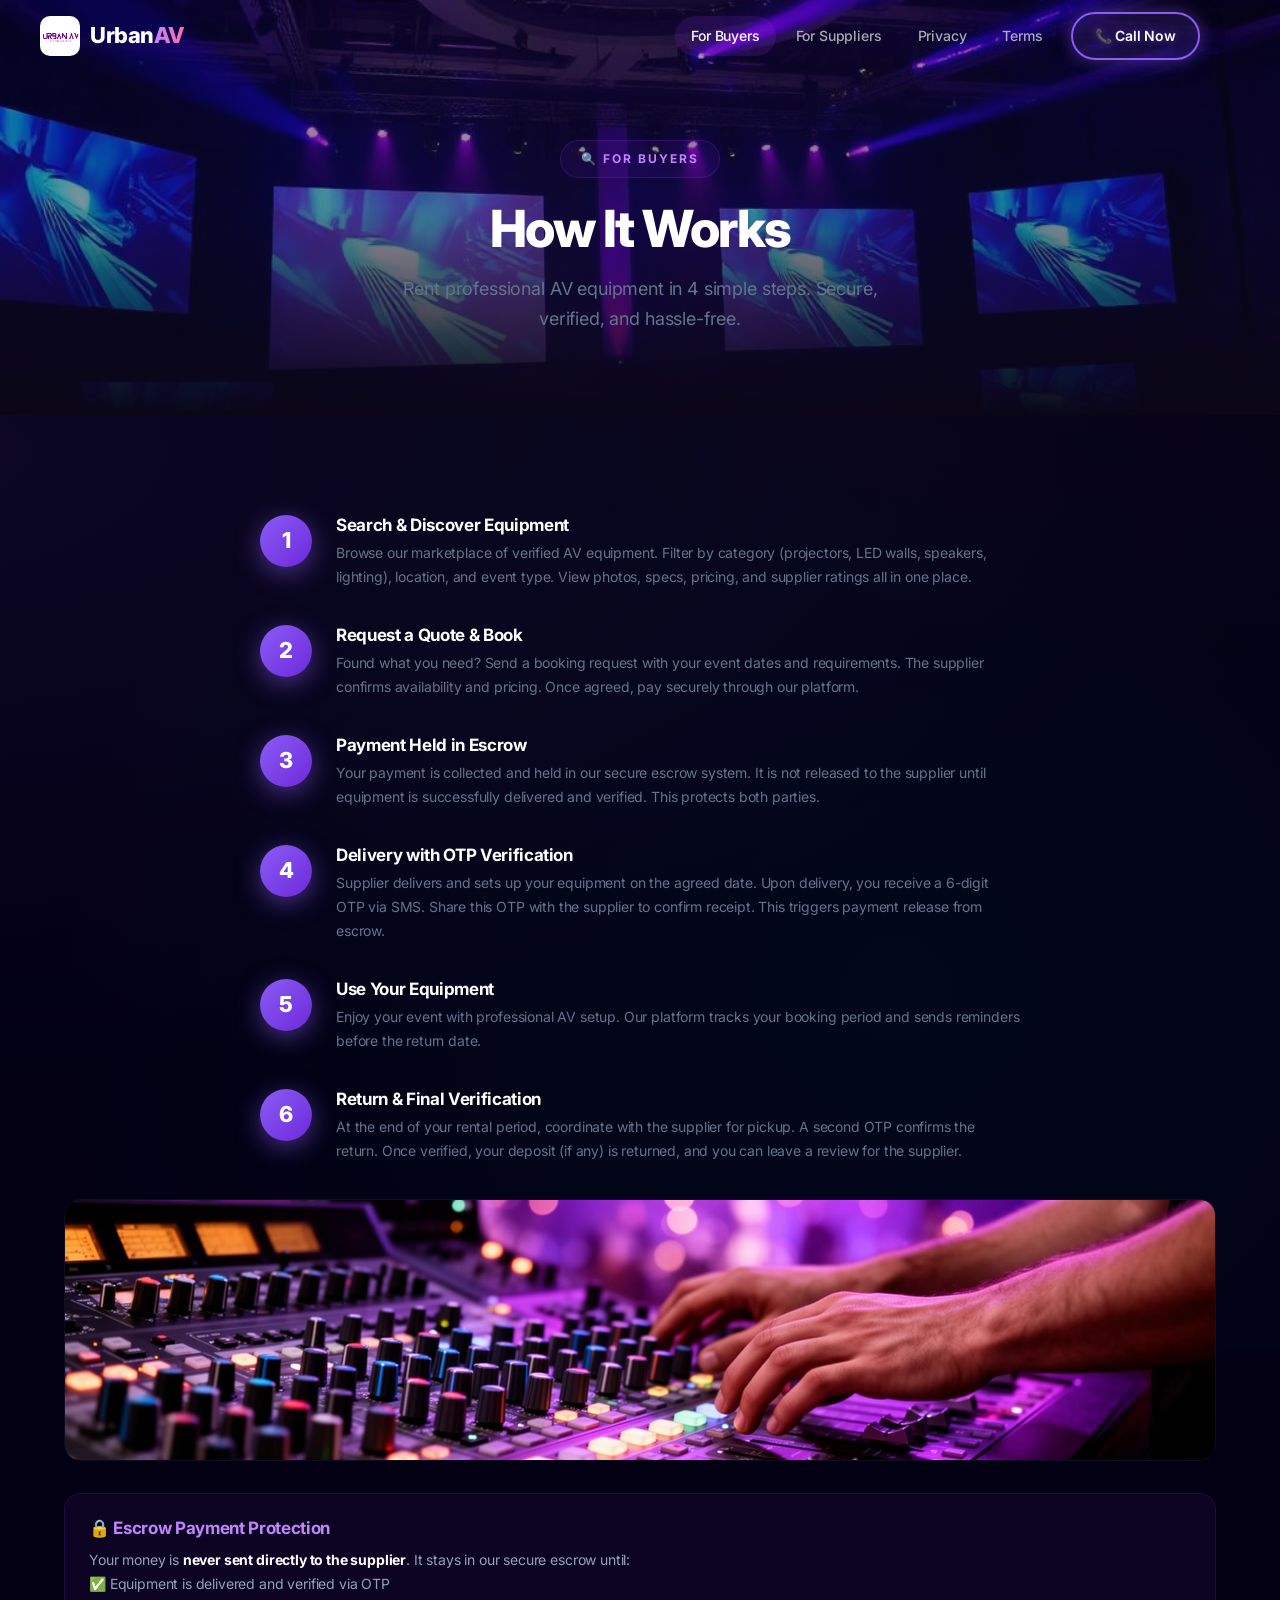
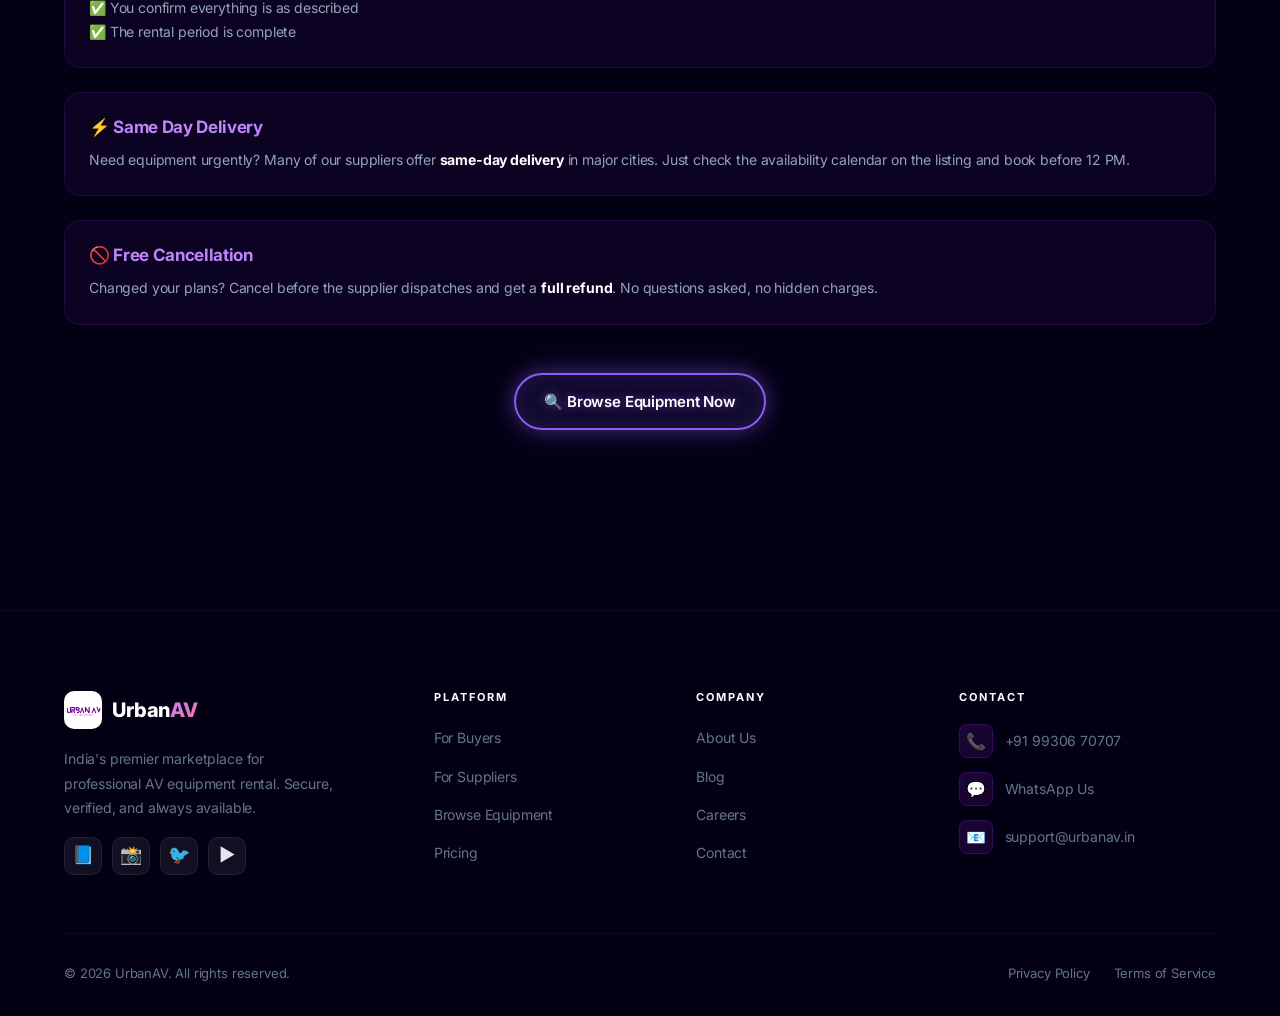
==== commit ca40fdd1: "Update category carousel images with avmarketplace.com.au CDN assets and sync header/footer across p" ====
--- a/how-it-works-buyer.html
+++ b/how-it-works-buyer.html
@@ -96,7 +96,7 @@
 
 <main>
 <div class="info-page ">
-  <div class="page-header" style="background-image: url('images/pro-av-corporate-stage.jpg'); background-size: cover; background-position: center;">
+  <div class="page-header" style="background-image: url('images/gallery-conference-1.jpg'); background-size: cover; background-position: center;">
     <div class="page-header-grid"></div>
     <div class="container">
       <div class="section-badge">🔍 For Buyers</div>
@@ -153,7 +153,7 @@
       </div>
 
       <div class="info-img">
-        <img src="images/crowd.png" alt="AV Event Setup">
+        <img src="images/pro-av-mixing-console.jpg" alt="AV Event Setup">
       </div>
 
       <div class="highlight-box">
--- a/css/style.css
+++ b/css/style.css
@@ -1,41 +1,46 @@
-/* UrbanAV - Premium Glass-Morphism Design System */
+/* UrbanAV - Electric AV Energy Design System */
 @import url('https://fonts.googleapis.com/css2?family=Inter:wght@300;400;500;600;700;800;900&display=swap');
 
 :root {
-  /* Primary Palette */
-  --primary: #9B30FF;
-  --primary-dark: #7B1FA2;
-  --primary-light: #CE93D8;
-  --primary-glow: rgba(155, 48, 255, 0.4);
-
-  /* Accent */
-  --accent: #D500F9;
-  --accent-light: #EA80FC;
-
-  /* Background */
-  --bg-deep: #08041A;
-  --bg-primary: #0E0C24;
-  --bg-secondary: #141130;
-  --bg-card: rgba(255, 255, 255, 0.03);
+  /* Primary Palette - Electric Purple/Neon */
+  --primary: #8B5CF6;
+  --primary-dark: #6D28D9;
+  --primary-light: #C084FC;
+  --primary-glow: rgba(139, 92, 246, 0.5);
+
+  /* Accent - Hot Magenta/Electric Pink */
+  --accent: #F43F5E;
+  --accent-light: #FF6B9D;
+  --accent-glow: rgba(244, 63, 94, 0.4);
+
+  /* Secondary - Cyan/Electric Blue */
+  --neon-blue: #06B6D4;
+  --neon-blue-glow: rgba(6, 182, 212, 0.35);
+
+  /* Background - Deep Dark */
+  --bg-deep: #030014;
+  --bg-primary: #0A0618;
+  --bg-secondary: #110D2A;
+  --bg-card: rgba(255, 255, 255, 0.02);
 
   /* Glass */
-  --glass-bg: rgba(255, 255, 255, 0.04);
-  --glass-bg-hover: rgba(255, 255, 255, 0.07);
-  --glass-border: rgba(255, 255, 255, 0.08);
-  --glass-border-hover: rgba(155, 48, 255, 0.3);
-  --glass-highlight: rgba(255, 255, 255, 0.06);
+  --glass-bg: rgba(255, 255, 255, 0.03);
+  --glass-bg-hover: rgba(139, 92, 246, 0.08);
+  --glass-border: rgba(139, 92, 246, 0.12);
+  --glass-border-hover: rgba(139, 92, 246, 0.4);
+  --glass-highlight: rgba(255, 255, 255, 0.05);
 
   /* Text */
-  --text-primary: #F1F5F9;
-  --text-secondary: #CBD5E1;
+  --text-primary: #F8FAFC;
+  --text-secondary: #E2E8F0;
   --text-muted: #94A3B8;
   --text-dim: #64748B;
 
   /* Shadows */
-  --shadow-sm: 0 2px 8px rgba(0, 0, 0, 0.3);
-  --shadow-md: 0 8px 32px rgba(0, 0, 0, 0.4);
-  --shadow-lg: 0 16px 48px rgba(0, 0, 0, 0.5);
-  --shadow-glow: 0 0 40px rgba(155, 48, 255, 0.25);
+  --shadow-sm: 0 2px 8px rgba(0, 0, 0, 0.4);
+  --shadow-md: 0 8px 32px rgba(0, 0, 0, 0.5);
+  --shadow-lg: 0 16px 48px rgba(0, 0, 0, 0.6);
+  --shadow-glow: 0 0 60px rgba(139, 92, 246, 0.3), 0 0 120px rgba(139, 92, 246, 0.1);
 
   /* Radius */
   --radius-sm: 12px;
@@ -60,6 +65,38 @@
   line-height: 1.7;
   overflow-x: hidden;
   letter-spacing: -0.01em;
+}
+
+/* Energy ambient background glow */
+body::before {
+  content: '';
+  position: fixed;
+  top: -50%;
+  left: -50%;
+  width: 200%;
+  height: 200%;
+  background: 
+    radial-gradient(ellipse at 20% 50%, rgba(139, 92, 246, 0.08) 0%, transparent 50%),
+    radial-gradient(ellipse at 80% 20%, rgba(244, 63, 94, 0.05) 0%, transparent 40%),
+    radial-gradient(ellipse at 60% 80%, rgba(6, 182, 212, 0.04) 0%, transparent 40%);
+  animation: ambientGlow 12s ease-in-out infinite alternate;
+  pointer-events: none;
+  z-index: 0;
+}
+@keyframes ambientGlow {
+  0% { transform: translate(0, 0) scale(1); }
+  100% { transform: translate(-3%, 2%) scale(1.05); }
+}
+
+/* Spark particle animation */
+@keyframes sparkFloat {
+  0%, 100% { opacity: 0; transform: translateY(0) scale(0); }
+  10% { opacity: 1; transform: translateY(-20px) scale(1); }
+  90% { opacity: 0.6; transform: translateY(-100px) scale(0.5); }
+}
+@keyframes electricPulse {
+  0%, 100% { box-shadow: 0 0 20px var(--primary-glow), 0 0 40px rgba(139, 92, 246, 0.1); }
+  50% { box-shadow: 0 0 40px var(--primary-glow), 0 0 80px rgba(139, 92, 246, 0.2), 0 0 120px rgba(244, 63, 94, 0.05); }
 }
 
 a { color: inherit; text-decoration: none; }
@@ -89,7 +126,7 @@
   content: '';
   position: absolute;
   inset: 0;
-  background: radial-gradient(600px circle at var(--mouse-x, 50%) var(--mouse-y, 50%), rgba(155, 48, 255, 0.06), transparent 70%);
+  background: radial-gradient(600px circle at var(--mouse-x, 50%) var(--mouse-y, 50%), rgba(139, 92, 246, 0.1), transparent 60%);
   opacity: 0;
   transition: opacity 0.4s;
   pointer-events: none;
@@ -98,12 +135,13 @@
 .glass-card:hover {
   border-color: var(--glass-border-hover);
   transform: translateY(-4px);
-  box-shadow: var(--shadow-md), var(--shadow-glow);
+  box-shadow: var(--shadow-md), 0 0 40px rgba(139, 92, 246, 0.15), 0 0 80px rgba(139, 92, 246, 0.05);
+  animation: electricPulse 3s ease-in-out infinite;
 }
 
 /* ===== GRADIENT TEXT ===== */
 .gradient-text {
-  background: linear-gradient(135deg, var(--primary-light) 0%, var(--accent-light) 50%, var(--primary) 100%);
+  background: linear-gradient(135deg, var(--primary-light) 100%, var(--accent-light) 0%, var(--neon-blue) 0%);
   -webkit-background-clip: text;
   -webkit-text-fill-color: transparent;
   background-clip: text;
@@ -124,30 +162,52 @@
   text-decoration: none;
   white-space: nowrap;
   letter-spacing: -0.01em;
+  position: relative;
 }
 .btn:hover { transform: translateY(-2px); }
 .btn:active { transform: translateY(0); }
 
+/* Neon pulse animation for primary buttons */
+@keyframes neonPulse {
+  0%, 100% { box-shadow: 0 0 20px rgba(139, 92, 246, 0.4), 0 0 40px rgba(139, 92, 246, 0.15), inset 0 0 20px rgba(139, 92, 246, 0.1); }
+  50% { box-shadow: 0 0 28px rgba(139, 92, 246, 0.55), 0 0 56px rgba(139, 92, 246, 0.2), inset 0 0 28px rgba(139, 92, 246, 0.15); }
+}
+@keyframes neonPulseAccent {
+  0%, 100% { box-shadow: 0 0 20px rgba(244, 63, 94, 0.35), 0 0 40px rgba(244, 63, 94, 0.12), inset 0 0 20px rgba(244, 63, 94, 0.08); }
+  50% { box-shadow: 0 0 28px rgba(244, 63, 94, 0.5), 0 0 56px rgba(244, 63, 94, 0.18), inset 0 0 28px rgba(244, 63, 94, 0.12); }
+}
+
 .btn-primary {
-  background: linear-gradient(135deg, var(--primary), var(--primary-dark));
-  color: #fff;
-  box-shadow: 0 4px 20px var(--primary-glow);
+  background: rgba(139, 92, 246, 0.12);
+  color: #fff;
+  border: 2px solid var(--primary);
+  box-shadow: 0 0 20px rgba(139, 92, 246, 0.4), 0 0 40px rgba(139, 92, 246, 0.15), inset 0 0 20px rgba(139, 92, 246, 0.1);
+  text-shadow: 0 0 10px rgba(139, 92, 246, 0.5);
+  animation: neonPulse 3s ease-in-out infinite;
 }
 .btn-primary:hover {
-  box-shadow: 0 8px 32px var(--primary-glow);
+  box-shadow: 0 0 30px rgba(139, 92, 246, 0.6), 0 0 60px rgba(139, 92, 246, 0.25), inset 0 0 30px rgba(139, 92, 246, 0.15);
+  border-color: var(--primary-light);
   transform: translateY(-3px);
+  animation: none;
 }
 
 .btn-glass {
-  background: rgba(255, 255, 255, 0.06);
-  color: #fff;
-  border: 1px solid rgba(255, 255, 255, 0.12);
+  background: rgba(244, 63, 94, 0.08);
+  color: #fff;
+  border: 2px solid var(--accent);
   backdrop-filter: blur(12px);
   -webkit-backdrop-filter: blur(12px);
+  box-shadow: 0 0 20px rgba(244, 63, 94, 0.35), 0 0 40px rgba(244, 63, 94, 0.12), inset 0 0 20px rgba(244, 63, 94, 0.08);
+  text-shadow: 0 0 10px rgba(244, 63, 94, 0.4);
+  animation: neonPulseAccent 3s ease-in-out infinite;
 }
 .btn-glass:hover {
-  background: rgba(255, 255, 255, 0.1);
-  border-color: rgba(255, 255, 255, 0.2);
+  background: rgba(244, 63, 94, 0.15);
+  border-color: var(--accent-light);
+  box-shadow: 0 0 30px rgba(244, 63, 94, 0.5), 0 0 60px rgba(244, 63, 94, 0.2), inset 0 0 30px rgba(244, 63, 94, 0.12);
+  transform: translateY(-3px);
+  animation: none;
 }
 
 /* ===== NAVBAR ===== */
@@ -159,11 +219,11 @@
   transition: all 0.4s var(--ease-out);
 }
 .navbar.scrolled {
-  background: rgba(8, 4, 26, 0.65);
+  background: rgba(3, 0, 14, 0.75);
   backdrop-filter: blur(24px);
   -webkit-backdrop-filter: blur(24px);
-  border-bottom: 1px solid rgba(255, 255, 255, 0.05);
-  box-shadow: 0 4px 30px rgba(0, 0, 0, 0.2);
+  border-bottom: 1px solid rgba(139, 92, 246, 0.08);
+  box-shadow: 0 4px 30px rgba(0, 0, 0, 0.3);
 }
 .navbar-inner {
   display: flex;
@@ -192,16 +252,21 @@
   letter-spacing: -0.5px;
 }
 .navbar .logo-text span {
-  background: linear-gradient(135deg, var(--primary-light), var(--accent-light));
+  background: linear-gradient(90deg, var(--primary-light), var(--accent-light));
   -webkit-background-clip: text;
   -webkit-text-fill-color: transparent;
   background-clip: text;
 }
 
 .nav-links {
+  position: fixed;
+  top: 0;
+  right: 80px;
+  height: 72px;
   display: flex;
   align-items: center;
   gap: 4px;
+  z-index: 1000;
 }
 .nav-links a {
   color: rgba(255, 255, 255, 0.65);
@@ -221,16 +286,21 @@
   background: rgba(155, 48, 255, 0.15);
 }
 .nav-cta {
-  background: linear-gradient(135deg, var(--primary), var(--primary-dark)) !important;
+  background: rgba(139, 92, 246, 0.12) !important;
   color: #fff !important;
   font-weight: 600 !important;
   padding: 10px 22px !important;
-  box-shadow: 0 4px 20px var(--primary-glow) !important;
+  border: 2px solid var(--primary) !important;
+  box-shadow: 0 0 16px rgba(139, 92, 246, 0.35), 0 0 32px rgba(139, 92, 246, 0.12), inset 0 0 16px rgba(139, 92, 246, 0.08) !important;
+  text-shadow: 0 0 8px rgba(139, 92, 246, 0.4) !important;
   margin-left: 8px;
+  animation: neonPulse 3s ease-in-out infinite;
 }
 .nav-cta:hover {
-  box-shadow: 0 6px 28px var(--primary-glow) !important;
+  box-shadow: 0 0 24px rgba(139, 92, 246, 0.5), 0 0 48px rgba(139, 92, 246, 0.2), inset 0 0 24px rgba(139, 92, 246, 0.12) !important;
+  border-color: var(--primary-light) !important;
   transform: translateY(-1px);
+  animation: none !important;
 }
 
 .menu-toggle {
@@ -282,14 +352,14 @@
   z-index: 1;
   background:
     linear-gradient(105deg,
-      rgba(4, 2, 16, 0.72) 0%,
-      rgba(8, 4, 24, 0.48) 40%,
-      rgba(10, 5, 28, 0.30) 62%,
-      rgba(4, 2, 14, 0.55) 100%
+      rgba(3, 0, 20, 0.82) 0%,
+      rgba(10, 6, 24, 0.55) 35%,
+      rgba(109, 40, 217, 0.12) 60%,
+      rgba(3, 0, 20, 0.65) 100%
     );
 }
 
-/* -- Particle animation (video-like effect) -- */
+/* -- Particle animation (electric sparks) -- */
 .hero-video-particles {
   position: absolute;
   inset: 0;
@@ -301,40 +371,40 @@
 .hero-video-particles::after {
   content: '';
   position: absolute;
-  width: 2px;
-  height: 2px;
+  width: 3px;
+  height: 3px;
   border-radius: 50%;
-  background: rgba(255,255,255,0.5);
-  animation: particleFloat 6s ease-in-out infinite;
+  background: rgba(192, 132, 252, 0.8);
+  animation: particleFloat 5s ease-in-out infinite;
   box-shadow:
-    60px 120px 0 rgba(255,255,255,0.4),
-    180px 300px 0 rgba(206,147,216,0.35),
-    320px 80px 0 rgba(234,128,252,0.3),
-    500px 220px 0 rgba(255,255,255,0.25),
-    700px 140px 0 rgba(206,147,216,0.3),
-    850px 350px 0 rgba(234,128,252,0.2),
-    150px 450px 0 rgba(255,255,255,0.3),
-    420px 380px 0 rgba(206,147,216,0.25),
-    620px 60px 0 rgba(234,128,252,0.35),
-    780px 280px 0 rgba(255,255,255,0.2);
+    60px 120px 0 rgba(139, 92, 246, 0.6),
+    180px 300px 0 rgba(244, 63, 94, 0.5),
+    320px 80px 0 rgba(6, 182, 212, 0.5),
+    500px 220px 0 rgba(192, 132, 252, 0.4),
+    700px 140px 0 rgba(244, 63, 94, 0.4),
+    850px 350px 0 rgba(6, 182, 212, 0.3),
+    150px 450px 0 rgba(139, 92, 246, 0.5),
+    420px 380px 0 rgba(255, 107, 157, 0.4),
+    620px 60px 0 rgba(6, 182, 212, 0.5),
+    780px 280px 0 rgba(192, 132, 252, 0.3);
 }
 .hero-video-particles::after {
-  animation-delay: -3s;
-  animation-duration: 7s;
+  animation-delay: -2.5s;
+  animation-duration: 6s;
   box-shadow:
-    100px 60px 0 rgba(234,128,252,0.3),
-    280px 180px 0 rgba(255,255,255,0.25),
-    450px 320px 0 rgba(206,147,216,0.3),
-    640px 100px 0 rgba(255,255,255,0.2),
-    800px 260px 0 rgba(234,128,252,0.25),
-    200px 400px 0 rgba(206,147,216,0.2),
-    550px 420px 0 rgba(255,255,255,0.3),
-    380px 50px 0 rgba(234,128,252,0.2),
-    720px 180px 0 rgba(206,147,216,0.25);
+    100px 60px 0 rgba(6, 182, 212, 0.5),
+    280px 180px 0 rgba(139, 92, 246, 0.4),
+    450px 320px 0 rgba(244, 63, 94, 0.4),
+    640px 100px 0 rgba(192, 132, 252, 0.3),
+    800px 260px 0 rgba(6, 182, 212, 0.4),
+    200px 400px 0 rgba(139, 92, 246, 0.3),
+    550px 420px 0 rgba(244, 63, 94, 0.4),
+    380px 50px 0 rgba(6, 182, 212, 0.3),
+    720px 180px 0 rgba(255, 107, 157, 0.35);
 }
 @keyframes particleFloat {
-  0%, 100% { opacity: 0.2; transform: translateY(0); }
-  50% { opacity: 0.6; transform: translateY(-30px); }
+  0%, 100% { opacity: 0.3; transform: translateY(0) scale(1); }
+  50% { opacity: 1; transform: translateY(-40px) scale(1.5); }
 }
 
 /* -- Container -- */
@@ -361,12 +431,17 @@
 /* == BADGE == */
 .hero-video-badge {
   display: inline-block;
-  font-size: 13px;
+  font-size: 12px;
   font-weight: 700;
   letter-spacing: 5px;
-  color: rgba(206, 147, 216, 0.9);
+  color: var(--primary-light);
   margin-bottom: 24px;
   text-transform: uppercase;
+  padding: 6px 16px;
+  border: 1px solid rgba(139, 92, 246, 0.3);
+  border-radius: var(--radius-full);
+  background: rgba(139, 92, 246, 0.08);
+  text-shadow: 0 0 20px rgba(139, 92, 246, 0.5);
 }
 
 /* == HEADING == */
@@ -380,7 +455,10 @@
   margin-bottom: 20px;
 }
 .hero-video-accent {
-  color: #CE93D8;
+  background: linear-gradient(90deg, var(--primary-light), var(--accent-light));
+  -webkit-background-clip: text;
+  -webkit-text-fill-color: transparent;
+  background-clip: text;
 }
 
 /* == PARAGRAPH == */
@@ -425,23 +503,26 @@
   justify-content: center;
   gap: 10px;
   padding: 18px 36px;
-  background: transparent;
-  color: #0E0C24;
+  background: rgba(139, 92, 246, 0.12);
+  color: #fff;
   font-size: 15px;
   font-weight: 700;
   letter-spacing: 1px;
-  border-radius: 8px;
-  border: 2px solid rgba(255, 255, 255, 0.4);
+  border-radius: var(--radius-full);
+  border: 2px solid var(--primary);
   text-decoration: none;
-  transition: all 0.25s ease;
+  transition: all 0.35s var(--ease-out);
   white-space: nowrap;
-  background: #fff;
+  box-shadow: 0 0 20px rgba(139, 92, 246, 0.4), 0 0 40px rgba(139, 92, 246, 0.15), inset 0 0 20px rgba(139, 92, 246, 0.1);
+  text-shadow: 0 0 10px rgba(139, 92, 246, 0.5);
+  animation: neonPulse 3s ease-in-out infinite;
 }
 .btn-hero-outline:hover {
-  background: #f0e6ff;
-  border-color: #CE93D8;
+  background: rgba(139, 92, 246, 0.2);
+  border-color: var(--primary-light);
   transform: translateY(-3px);
-  box-shadow: 0 10px 32px rgba(155,48,255,0.25);
+  box-shadow: 0 0 30px rgba(139, 92, 246, 0.6), 0 0 60px rgba(139, 92, 246, 0.25), inset 0 0 30px rgba(139, 92, 246, 0.15);
+  animation: none;
 }
 
 /* Filled button - BECOME A SUPPLIER */
@@ -450,22 +531,26 @@
   align-items: center;
   justify-content: center;
   padding: 18px 36px;
-  background: #0E0C24;
+  background: rgba(244, 63, 94, 0.08);
   color: #fff;
   font-size: 15px;
   font-weight: 700;
   letter-spacing: 1px;
-  border-radius: 8px;
-  border: 2px solid #0E0C24;
+  border-radius: var(--radius-full);
+  border: 2px solid var(--accent);
   text-decoration: none;
-  transition: all 0.25s ease;
+  transition: all 0.35s var(--ease-out);
   white-space: nowrap;
+  box-shadow: 0 0 20px rgba(244, 63, 94, 0.35), 0 0 40px rgba(244, 63, 94, 0.12), inset 0 0 20px rgba(244, 63, 94, 0.08);
+  text-shadow: 0 0 10px rgba(244, 63, 94, 0.4);
+  animation: neonPulseAccent 3s ease-in-out infinite;
 }
 .btn-hero-filled:hover {
-  background: #1a1540;
-  border-color: #CE93D8;
+  background: rgba(244, 63, 94, 0.15);
+  border-color: var(--accent-light);
   transform: translateY(-3px);
-  box-shadow: 0 10px 32px rgba(155,48,255,0.3);
+  box-shadow: 0 0 30px rgba(244, 63, 94, 0.5), 0 0 60px rgba(244, 63, 94, 0.2), inset 0 0 30px rgba(244, 63, 94, 0.12);
+  animation: none;
 }
 
 /* ========== RESPONSIVE ========== */
@@ -1318,23 +1403,25 @@
     top: 0;
     right: 0;
     bottom: 0;
+    left: auto;
     width: 300px;
     max-width: 85vw;
+    height: 100vh !important;
     background: var(--bg-primary);
-    border-left: 1px solid rgba(255, 255, 255, 0.06);
+    border-left: 1px solid rgba(139, 92, 246, 0.15);
     flex-direction: column;
     align-items: stretch;
     justify-content: flex-start;
     gap: 2px;
     padding: 24px 20px;
-    z-index: 1002;
+    z-index: 9999;
     transform: translateX(100%);
     transition: transform 0.35s var(--ease-out);
     overflow-y: auto;
+    display: flex;
   }
   .nav-links.open {
     transform: translateX(0);
-    display: flex;
   }
   .nav-links a {
     font-size: 16px !important;
@@ -1356,7 +1443,7 @@
     width: 40px;
     height: 40px;
     background: rgba(255, 255, 255, 0.05);
-    border: 1px solid rgba(255, 255, 255, 0.08);
+    border: 1px solid rgba(139, 92, 246, 0.2);
     border-radius: 10px;
     color: #fff;
     cursor: pointer;
@@ -1364,18 +1451,19 @@
     transition: all 0.25s;
   }
   .drawer-close:hover {
-    background: rgba(255, 255, 255, 0.1);
-    border-color: rgba(155, 48, 255, 0.3);
+    background: rgba(139, 92, 246, 0.1);
+    border-color: rgba(139, 92, 246, 0.4);
   }
 
   /* Backdrop */
   .drawer-backdrop {
+    display: block;
     position: fixed;
     inset: 0;
-    background: rgba(0, 0, 0, 0.55);
+    background: rgba(0, 0, 0, 0.6);
     backdrop-filter: blur(4px);
     -webkit-backdrop-filter: blur(4px);
-    z-index: 1001;
+    z-index: 9998;
     opacity: 0;
     pointer-events: none;
     transition: opacity 0.35s var(--ease-out);
@@ -1385,7 +1473,7 @@
     pointer-events: auto;
   }
 
-  .menu-toggle { display: flex; }
+  .menu-toggle { display: flex; z-index: 10000; }
 
   /* Hamburger to X animation */
   .menu-toggle.open span:nth-child(1) {
